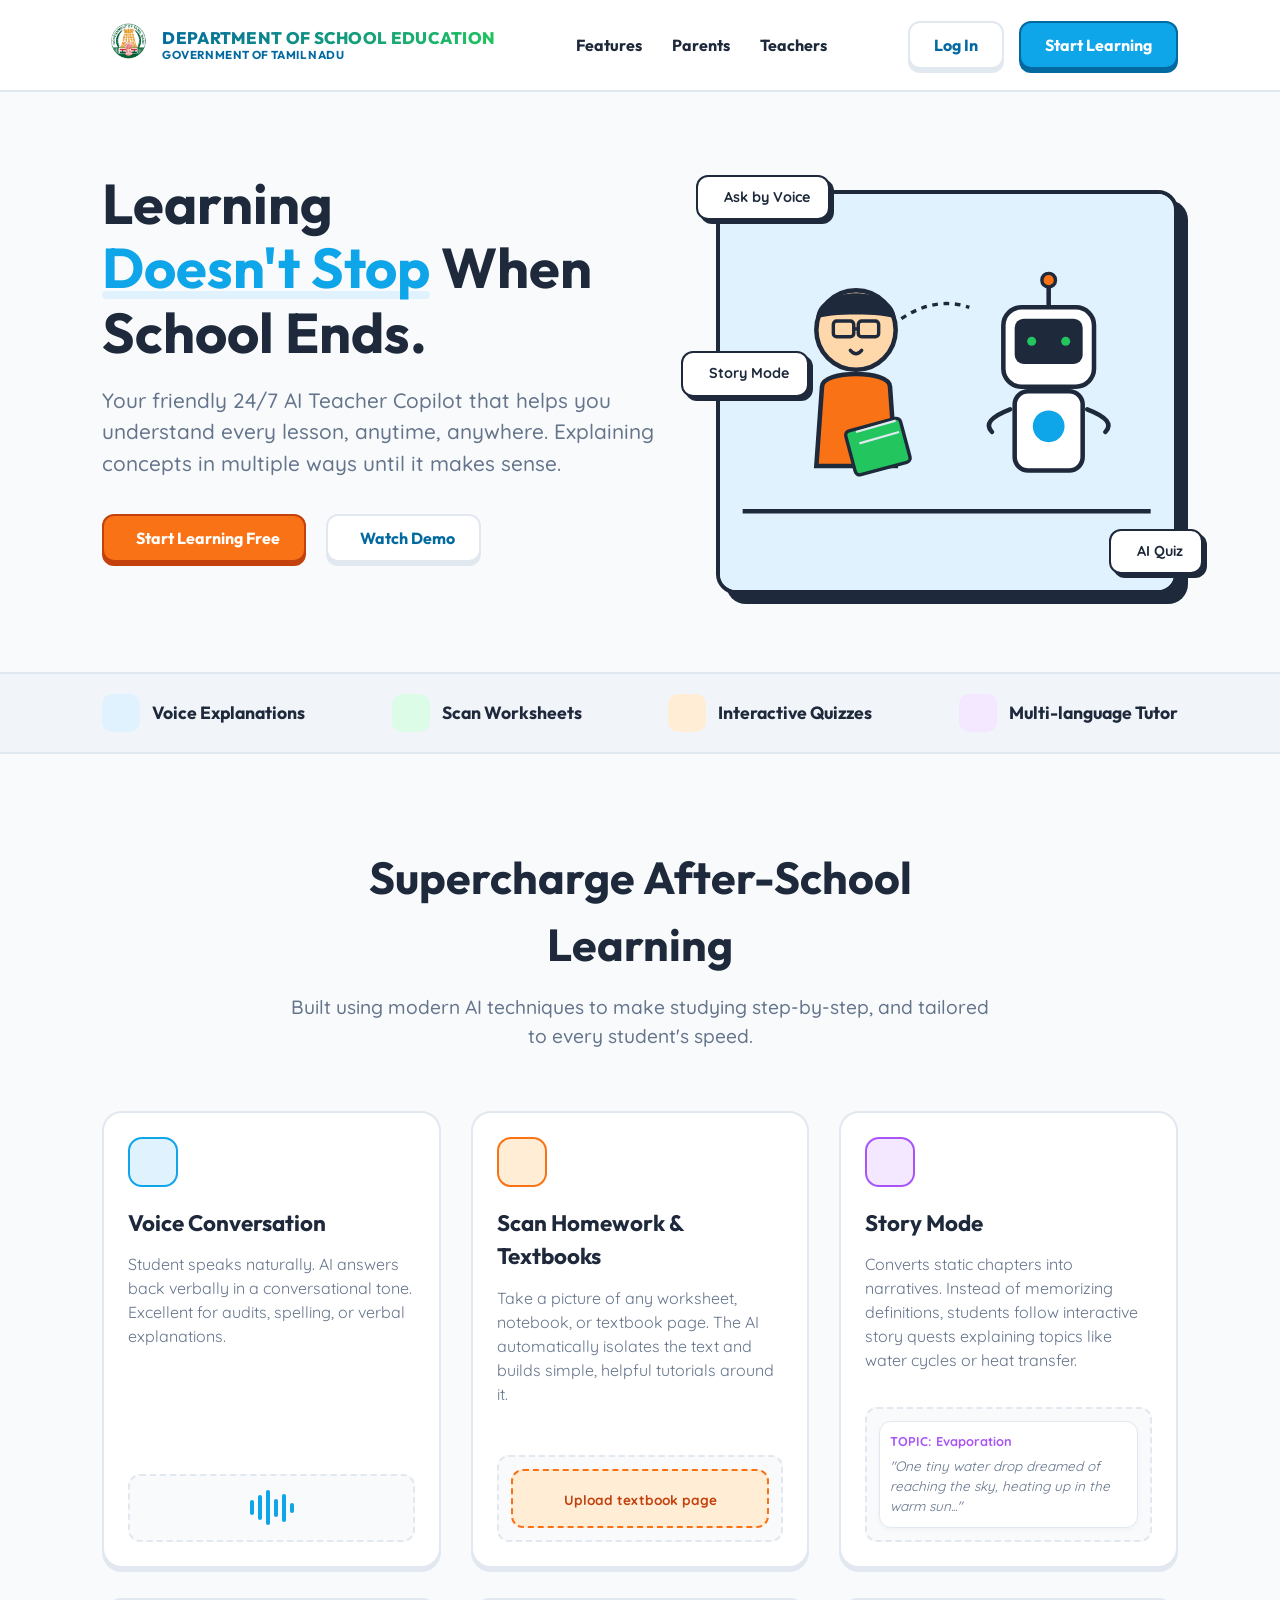
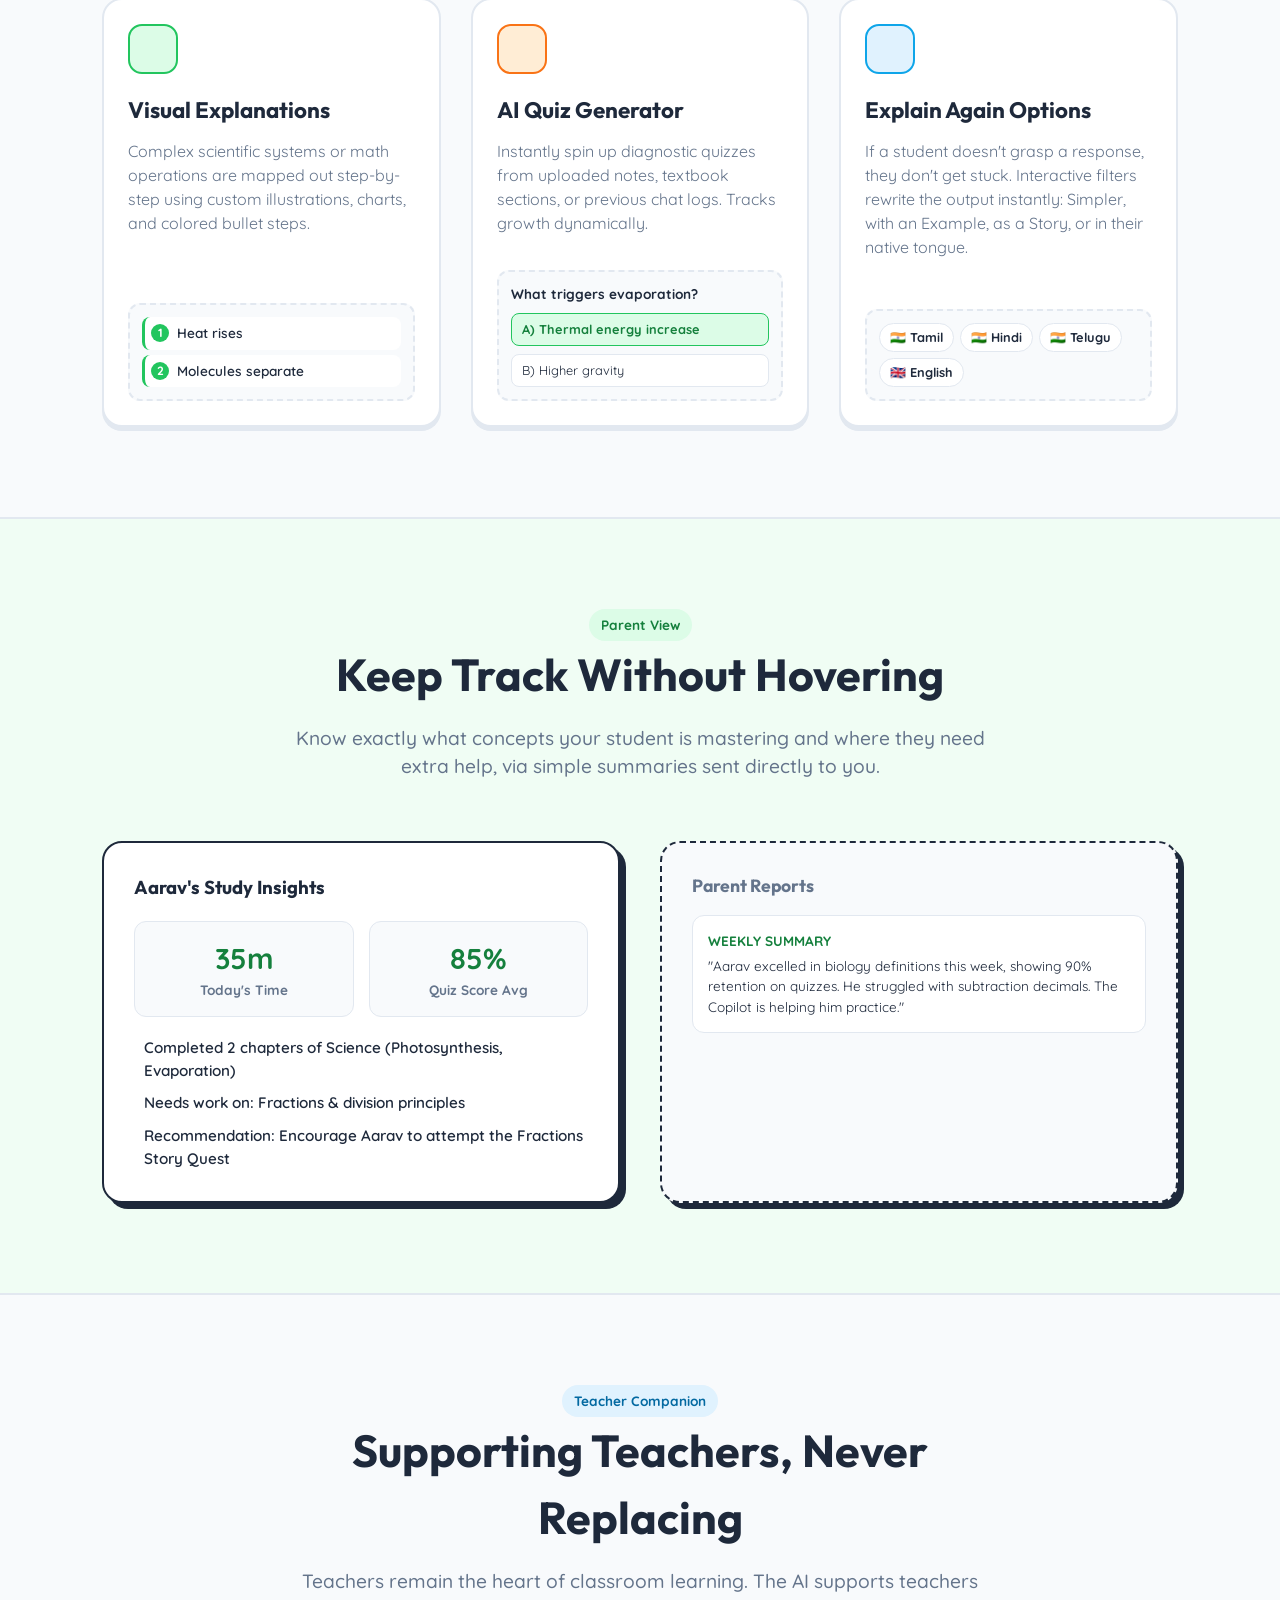
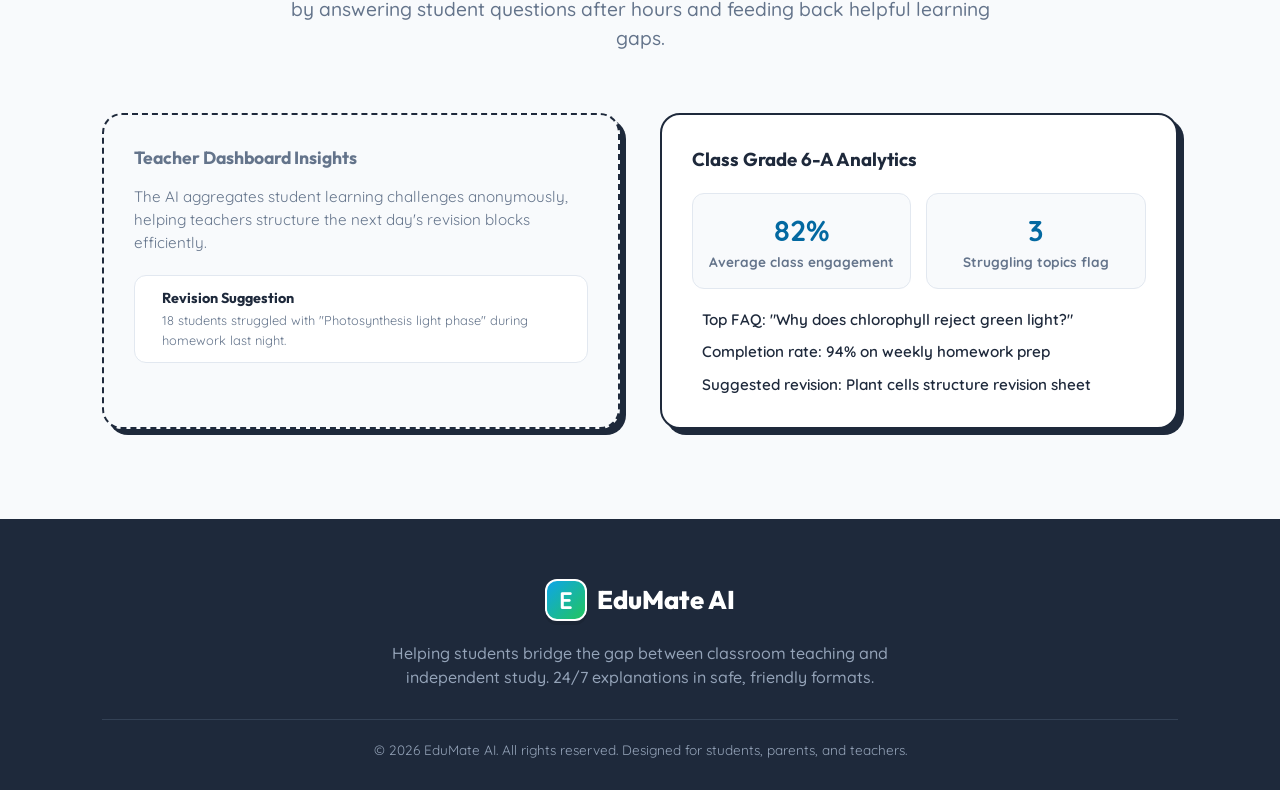
==== index.html @ d0e72bb8 "Resolve merge conflicts" ====
<!DOCTYPE html>
<html lang="en">

<head>
  <meta charset="UTF-8">
  <meta name="viewport" content="width=device-width, initial-scale=1.0">
  <title>AI - Your 24/7 AI Teacher Copilot</title>
  <meta name="description"
    content="A student-friendly AI Teacher Copilot that explains lessons in multiple ways, helping students understand concepts after school.">
  <link rel="stylesheet" href="styles.css">
  <!-- Lucide Icons CDN -->
  <script src="https://unpkg.com/lucide@latest"></script>
</head>

<body>

  <!-- ========================================== -->
  <!-- 1. LANDING PAGE VIEW                       -->
  <!-- ========================================== -->
  <div id="landingView" class="app-view active">

    <!-- Navbar -->
    <nav class="landing-nav">
      <div class="logo-container">
        <img src="images/tamil_nadu_emblem_no_text.png" alt="Tamil Nadu Emblem" class="logo-icon-img">
        <div class="logo-text-block">
          <span class="logo-title">DEPARTMENT OF SCHOOL EDUCATION</span>
          <span class="logo-subtitle">GOVERNMENT OF TAMIL NADU</span>
        </div>
      </div>
      <ul class="nav-links">
        <li><a href="#features">Features</a></li>
        <li><a href="#parent">Parents</a></li>
        <li><a href="#teacher">Teachers</a></li>
      </ul>
      <div class="nav-actions">
        <button class="btn-3d btn-3d-white" onclick="switchToStudentView('home')">Log In</button>
        <button class="btn-3d btn-3d-sky" onclick="switchToStudentView('home')">Start Learning</button>
      </div>
    </nav>

    <!-- Hero Section -->
    <header class="hero-section">
      <div class="hero-left">
        <h1>Learning <span class="highlight">Doesn't Stop</span> When School Ends.</h1>
        <p>Your friendly 24/7 AI Teacher Copilot that helps you understand every lesson, anytime, anywhere. Explaining
          concepts in multiple ways until it makes sense.</p>
        <div class="hero-ctas">
          <button class="btn-3d btn-3d-orange" onclick="switchToStudentView('home')">
            <i data-lucide="sparkles"></i> Start Learning Free
          </button>
          <button class="btn-3d btn-3d-white" onclick="playMockDemo()">
            <i data-lucide="play-circle"></i> Watch Demo
          </button>
        </div>
      </div>

      <div class="hero-right">
        <div class="illustration-container">
          <!-- Fun, rounded SVG representation of student & AI -->
          <svg class="illustration-main" viewBox="0 0 400 350" fill="none" xmlns="http://www.w3.org/2000/svg">
            <rect width="400" height="350" fill="#E0F2FE" />
            <!-- Desk line -->
            <line x1="20" y1="280" x2="380" y2="280" stroke="#1E293B" stroke-width="4" />

            <!-- Cute Robot Mascot -->
            <g id="mascot">
              <rect x="250" y="100" width="80" height="70" rx="16" fill="white" stroke="#1E293B" stroke-width="4" />
              <!-- Face screen -->
              <rect x="260" y="110" width="60" height="40" rx="8" fill="#1E293B" />
              <!-- Glowing eyes -->
              <circle cx="275" cy="130" r="4" fill="#22C55E" />
              <circle cx="305" cy="130" r="4" fill="#22C55E" />
              <!-- Antenna -->
              <line x1="290" y1="100" x2="290" y2="80" stroke="#1E293B" stroke-width="4" />
              <circle cx="290" cy="76" r="6" fill="#F97316" stroke="#1E293B" stroke-width="3" />
              <!-- Body -->
              <rect x="260" y="174" width="60" height="70" rx="12" fill="white" stroke="#1E293B" stroke-width="4" />
              <circle cx="290" cy="205" r="14" fill="#0EA5E9" />
              <!-- Arms -->
              <path d="M 256 190 Q 230 200 240 210" stroke="#1E293B" stroke-width="4" stroke-linecap="round" />
              <path d="M 324 190 Q 350 200 340 210" stroke="#1E293B" stroke-width="4" stroke-linecap="round" />
            </g>

            <!-- Student Cartoon -->
            <g id="student">
              <!-- Head -->
              <circle cx="120" cy="120" r="35" fill="#FED7AA" stroke="#1E293B" stroke-width="4" />
              <!-- Hair -->
              <path d="M 85 110 C 85 80, 155 80, 155 110 C 145 105, 95 105, 85 110 Z" fill="#1E293B" />
              <!-- Specs -->
              <rect x="100" y="112" width="18" height="14" rx="3" stroke="#1E293B" stroke-width="3" fill="none" />
              <rect x="122" y="112" width="18" height="14" rx="3" stroke="#1E293B" stroke-width="3" fill="none" />
              <line x1="118" y1="119" x2="122" y2="119" stroke="#1E293B" stroke-width="3" />
              <!-- Smile -->
              <path d="M 115 138 Q 120 144 125 138" stroke="#1E293B" stroke-width="3" fill="none"
                stroke-linecap="round" />
              <!-- Body -->
              <path d="M 90 170 C 90 155, 150 155, 150 170 L 155 240 L 85 240 Z" fill="#F97316" stroke="#1E293B"
                stroke-width="4" />
              <!-- Book in hand -->
              <rect x="110" y="210" width="50" height="40" rx="4" fill="#22C55E" stroke="#1E293B" stroke-width="3"
                transform="rotate(-15 110 210)" />
              <line x1="120" y1="210" x2="155" y2="200" stroke="#E2E8F0" stroke-width="2" />
              <line x1="123" y1="220" x2="158" y2="210" stroke="#E2E8F0" stroke-width="2" />
            </g>

            <!-- Dialogue cloud lines -->
            <path d="M 160 110 Q 190 90 220 100" stroke="#1E293B" stroke-width="3" stroke-dasharray="5,5" />
          </svg>

          <!-- Floating cards -->
          <div class="floating-element float-1">
            <i data-lucide="mic" style="color: var(--color-orange);"></i>
            <span>Ask by Voice</span>
          </div>
          <div class="floating-element float-2">
            <i data-lucide="help-circle" style="color: var(--color-sky);"></i>
            <span>AI Quiz</span>
          </div>
          <div class="floating-element float-3">
            <i data-lucide="book-open" style="color: var(--color-green);"></i>
            <span>Story Mode</span>
          </div>
        </div>
      </div>
    </header>

    <!-- Quick Features Strip -->
    <section class="quick-features-bar">
      <div class="quick-features-list">
        <div class="quick-item qi-sky">
          <i data-lucide="volume-2"></i>
          <span>Voice Explanations</span>
        </div>
        <div class="quick-item qi-green">
          <i data-lucide="file-text"></i>
          <span>Scan Worksheets</span>
        </div>
        <div class="quick-item qi-orange">
          <i data-lucide="edit-3"></i>
          <span>Interactive Quizzes</span>
        </div>
        <div class="quick-item qi-purple">
          <i data-lucide="globe"></i>
          <span>Multi-language Tutor</span>
        </div>
      </div>
    </section>

    <!-- Detailed Feature Grid -->
    <section id="features" class="section-container">
      <div class="section-title">
        <h2>Supercharge After-School Learning</h2>
        <p>Built using modern AI techniques to make studying step-by-step, and tailored to every student's speed.</p>
      </div>

      <div class="feature-grid">

        <!-- Voice Conversation -->
        <div class="card-3d feat-card">
          <div class="feat-icon-wrap"
            style="background-color: var(--color-sky-light); border-color: var(--color-sky); color: var(--color-sky-dark);">
            <i data-lucide="mic"></i>
          </div>
          <h3>Voice Conversation</h3>
          <p>Student speaks naturally. AI answers back verbally in a conversational tone. Excellent for audits,
            spelling, or verbal explanations.</p>
          <div class="feat-demo">
            <div class="voice-wave-mock">
              <span></span><span></span><span></span><span></span><span></span><span></span>
            </div>
          </div>
        </div>

        <!-- Scan Any Textbook -->
        <div class="card-3d feat-card">
          <div class="feat-icon-wrap"
            style="background-color: var(--color-orange-light); border-color: var(--color-orange); color: var(--color-orange-dark);">
            <i data-lucide="camera"></i>
          </div>
          <h3>Scan Homework & Textbooks</h3>
          <p>Take a picture of any worksheet, notebook, or textbook page. The AI automatically isolates the text and
            builds simple, helpful tutorials around it.</p>
          <div class="feat-demo">
            <div class="upload-mock-zone" onclick="switchToStudentView('homework')">
              <i data-lucide="upload-cloud"></i>
              <p>Upload textbook page</p>
            </div>
          </div>
        </div>

        <!-- Story Mode -->
        <div class="card-3d feat-card">
          <div class="feat-icon-wrap"
            style="background-color: var(--color-purple-light); border-color: var(--color-purple); color: var(--color-purple);">
            <i data-lucide="book-open"></i>
          </div>
          <h3>Story Mode</h3>
          <p>Converts static chapters into narratives. Instead of memorizing definitions, students follow interactive
            story quests explaining topics like water cycles or heat transfer.</p>
          <div class="feat-demo">
            <div class="story-card-preview">
              <div class="story-card-preview-header">TOPIC: Evaporation</div>
              <div class="story-card-preview-text">"One tiny water drop dreamed of reaching the sky, heating up in the
                warm sun..."</div>
            </div>
          </div>
        </div>

        <!-- Visual Explanations -->
        <div class="card-3d feat-card">
          <div class="feat-icon-wrap"
            style="background-color: var(--color-green-light); border-color: var(--color-green); color: var(--color-green-dark);">
            <i data-lucide="layers"></i>
          </div>
          <h3>Visual Explanations</h3>
          <p>Complex scientific systems or math operations are mapped out step-by-step using custom illustrations,
            charts, and colored bullet steps.</p>
          <div class="feat-demo">
            <div class="visual-ex-preview">
              <div class="vis-step"><span>1</span> Heat rises</div>
              <div class="vis-step"><span>2</span> Molecules separate</div>
            </div>
          </div>
        </div>

        <!-- Quiz Generator -->
        <div class="card-3d feat-card">
          <div class="feat-icon-wrap"
            style="background-color: var(--color-orange-light); border-color: var(--color-orange); color: var(--color-orange-dark);">
            <i data-lucide="check-square"></i>
          </div>
          <h3>AI Quiz Generator</h3>
          <p>Instantly spin up diagnostic quizzes from uploaded notes, textbook sections, or previous chat logs. Tracks
            growth dynamically.</p>
          <div class="feat-demo">
            <div class="quiz-card-preview">
              <div class="quiz-preview-title">What triggers evaporation?</div>
              <div class="quiz-opt-preview correct"><span>A) Thermal energy increase</span> <i data-lucide="check"></i>
              </div>
              <div class="quiz-opt-preview"><span>B) Higher gravity</span></div>
            </div>
          </div>
        </div>

        <!-- Explain Again System -->
        <div class="card-3d feat-card">
          <div class="feat-icon-wrap"
            style="background-color: var(--color-sky-light); border-color: var(--color-sky); color: var(--color-sky-dark);">
            <i data-lucide="refresh-cw"></i>
          </div>
          <h3>Explain Again Options</h3>
          <p>If a student doesn't grasp a response, they don't get stuck. Interactive filters rewrite the output
            instantly: Simpler, with an Example, as a Story, or in their native tongue.</p>
          <div class="feat-demo">
            <div class="language-pills-preview">
              <div class="lang-pill">🇮🇳 Tamil</div>
              <div class="lang-pill">🇮🇳 Hindi</div>
              <div class="lang-pill">🇮🇳 Telugu</div>
              <div class="lang-pill">🇬🇧 English</div>
            </div>
          </div>
        </div>

      </div>
    </section>

    <!-- Parent Dashboard Section -->
    <section id="parent" class="previews-section section-container">
      <div class="section-title">
        <span class="tag-badge tag-green">Parent View</span>
        <h2>Keep Track Without Hovering</h2>
        <p>Know exactly what concepts your student is mastering and where they need extra help, via simple summaries
          sent directly to you.</p>
      </div>

      <div class="previews-grid">
        <div class="preview-card">
          <h3>Aarav's Study Insights</h3>
          <div class="preview-content">
            <div class="preview-stat-grid">
              <div class="preview-stat-card">
                <div class="preview-stat-val">35m</div>
                <div class="preview-stat-lbl">Today's Time</div>
              </div>
              <div class="preview-stat-card">
                <div class="preview-stat-val">85%</div>
                <div class="preview-stat-lbl">Quiz Score Avg</div>
              </div>
            </div>

            <ul class="preview-bullets">
              <li><i data-lucide="check-circle-2"></i> Completed 2 chapters of Science (Photosynthesis, Evaporation)
              </li>
              <li><i data-lucide="alert-circle" style="color: var(--color-orange);"></i> Needs work on: Fractions &
                division principles</li>
              <li><i data-lucide="lightbulb" style="color: var(--color-sky);"></i> Recommendation: Encourage Aarav to
                attempt the Fractions Story Quest</li>
            </ul>
          </div>
        </div>

        <div class="preview-card" style="background-color: #F8FAFC; border-style: dashed;">
          <h3 style="color: var(--text-muted); font-size: 1.1rem; margin-bottom: 15px;">Parent Reports</h3>

          <div
            style="background-color: white; border: 1px solid var(--border-light); border-radius: var(--radius-md); padding: 15px; text-align: left;">
            <strong
              style="display: block; margin-bottom: 5px; color: var(--color-green-dark); font-size: 0.85rem;">WEEKLY
              SUMMARY</strong>
            <p style="font-size: 0.85rem; color: var(--text-main); margin-bottom: 0;">"Aarav excelled in biology
              definitions this week, showing 90% retention on quizzes. He struggled with subtraction decimals. The
              Copilot is helping him practice."</p>
          </div>
        </div>
      </div>
    </section>

    <!-- Teacher companion Preview section -->
    <section id="teacher" class="section-container">
      <div class="section-title">
        <span class="tag-badge tag-sky">Teacher Companion</span>
        <h2>Supporting Teachers, Never Replacing</h2>
        <p>Teachers remain the heart of classroom learning. The AI supports teachers by answering student questions
          after hours and feeding back helpful learning gaps.</p>
      </div>

      <div class="previews-grid">
        <div class="preview-card" style="background-color: #F8FAFC; border-style: dashed;">
          <h3 style="color: var(--text-muted); font-size: 1.1rem; margin-bottom: 15px;">Teacher Dashboard Insights</h3>
          <p style="color: var(--text-muted); font-size: 0.95rem;">The AI aggregates student learning challenges
            anonymously, helping teachers structure the next day's revision blocks efficiently.</p>
          <div
            style="margin-top: 20px; display: flex; align-items: center; gap: 15px; background: white; padding: 12px; border-radius: var(--radius-md); border: 1px solid var(--border-light);">
            <i data-lucide="users" style="color: var(--color-sky); font-size: 1.5rem;"></i>
            <div>
              <h5 style="margin-bottom: 2px; font-size: 0.9rem;">Revision Suggestion</h5>
              <p style="font-size: 0.8rem; color: var(--text-muted); margin-bottom: 0;">18 students struggled with
                "Photosynthesis light phase" during homework last night.</p>
            </div>
          </div>
        </div>

        <div class="preview-card">
          <h3>Class Grade 6-A Analytics</h3>
          <div class="preview-content">
            <div class="preview-stat-grid">
              <div class="preview-stat-card">
                <div class="preview-stat-val preview-stat-val-sky">82%</div>
                <div class="preview-stat-lbl">Average class engagement</div>
              </div>
              <div class="preview-stat-card">
                <div class="preview-stat-val preview-stat-val-sky">3</div>
                <div class="preview-stat-lbl">Struggling topics flag</div>
              </div>
            </div>

            <ul class="preview-bullets teacher-bullets">
              <li><i data-lucide="help-circle"></i> Top FAQ: "Why does chlorophyll reject green light?"</li>
              <li><i data-lucide="trending-up"></i> Completion rate: 94% on weekly homework prep</li>
              <li><i data-lucide="check"></i> Suggested revision: Plant cells structure revision sheet</li>
            </ul>
          </div>
        </div>
      </div>
    </section>

    <!-- Footer -->
    <footer class="landing-footer">
      <div class="footer-logo">
        <div class="logo-icon">E</div>
        <span class="logo-text" style="color: white;">EduMate AI</span>
      </div>
      <p>Helping students bridge the gap between classroom teaching and independent study. 24/7 explanations in safe,
        friendly formats.</p>
      <div class="footer-copy">
        &copy; 2026 EduMate AI. All rights reserved. Designed for students, parents, and teachers.
      </div>
    </footer>

  </div>

  <!-- ========================================== -->
  <!-- 2. STUDENT DASHBOARD VIEW                  -->
  <!-- ========================================== -->
  <div id="studentView" class="app-view">
    <div class="student-dashboard-layout">

      <!-- Left Sidebar Navigation -->
      <aside class="sidebar">
        <div class="sidebar-logo">
          <img src="images/tamil_nadu_emblem_no_text.png" alt="Tamil Nadu Emblem"
            class="logo-icon-img sidebar-logo-img">
          <div class="logo-text-block sidebar-logo-text-block">
            <span class="logo-title sidebar-logo-title">DEPARTMENT OF SCHOOL EDUCATION</span>
            <span class="logo-subtitle sidebar-logo-subtitle">GOVERNMENT OF TAMIL NADU</span>
          </div>
        </div>

        <ul class="sidebar-menu">
          <li class="sidebar-item active" id="side-home">
            <a onclick="switchTab('home')">
              <i data-lucide="home"></i> <span>Home</span>
            </a>
          </li>
          <li class="sidebar-item" id="side-chat">
            <a onclick="switchTab('chat')">
              <i data-lucide="message-square"></i> <span>AI Chat</span>
            </a>
          </li>
          <li class="sidebar-item" id="side-story">
            <a onclick="switchTab('story')">
              <i data-lucide="book-open"></i> <span>Story Mode</span>
            </a>
          </li>
          <li class="sidebar-item" id="side-voice">
            <a onclick="switchTab('voice')">
              <i data-lucide="mic"></i> <span>Voice Learning</span>
            </a>
          </li>
          <li class="sidebar-item" id="side-homework">
            <a onclick="switchTab('homework')">
              <i data-lucide="camera"></i> <span>Homework Helper</span>
            </a>
          </li>
          <li class="sidebar-item" id="side-quiz">
            <a onclick="switchTab('quiz')">
              <i data-lucide="check-square"></i> <span>AI Quizzes</span>
            </a>
          </li>

        </ul>

        <div class="sidebar-footer">
          <div class="profile-widget" style="padding: 10px 8px;">
            <div class="profile-avatar">A</div>
            <div>
              <p class="profile-name">Aarav</p>
              <p style="font-size: 0.75rem; color: var(--text-muted); font-weight: 700;">Grade 6 Student</p>
            </div>
          </div>
          <button class="logout-btn" onclick="switchToLandingView()">
            <i data-lucide="log-out"></i> Go to Landing Page
          </button>
        </div>
      </aside>

      <!-- Main Panel Container -->
      <main class="main-content">

        <!-- Header -->
        <header class="dashboard-header">
          <div class="dh-left">
            <h2 id="header-tab-title">Home Dashboard</h2>
          </div>
          <div class="dh-right">
            <div class="streak-counter">
              <i data-lucide="flame"></i>
              <span>5 Day Streak!</span>
            </div>
            <div class="profile-widget">
              <div class="profile-avatar">A</div>
            </div>
          </div>
        </header>

        <!-- Dynamic Content Tabs -->
        <div class="tab-content">

          <!-- TAB: HOME -->
          <div id="tab-home" class="dashboard-tab active">
            <div class="home-welcome-section">
              <!-- Welcome and Continue Learning Card -->
              <div class="card-3d greeting-card">
                <h1>Good Evening, Aarav 👋</h1>
                <p>Ready to continue your school lessons? Your AI Assistant is here to explain anything you didn't quite
                  get today.</p>
                <div class="continue-card-inner">
                  <div class="continue-info">
                    <h4>Next Lesson: Photosynthesis</h4>
                    <p>Science • Grade 6 • 80% through chapter</p>
                  </div>
                  <button class="btn-3d btn-3d-white"
                    onclick="switchTab('chat'); quickStartChat('Explain photosynthesis in simple terms')">
                    Resume <i data-lucide="arrow-right"></i>
                  </button>
                </div>
              </div>

              <!-- Daily Goal Tracker -->
              <div class="card-3d daily-goal-card">
                <div class="goal-header">
                  <span class="goal-title">Daily Study Goal</span>
                  <span class="goal-percentage">12 / 20 mins</span>
                </div>
                <div class="goal-bar-outer">
                  <div class="goal-bar-inner" style="width: 60%;"></div>
                </div>
                <p class="goal-tip"><i data-lucide="award"></i> Spend 8 more minutes today to maintain your streak!</p>
                <div class="badge-row">
                  <div class="badge-icon unlocked" title="5-Day Streak Badge">🔥</div>
                  <div class="badge-icon unlocked" title="Quiz Explorer Badge">🧠</div>
                  <div class="badge-icon" title="Locked: Story Finisher">📖</div>
                  <div class="badge-icon" title="Locked: Perfect Quiz Score">🏆</div>
                </div>
              </div>
            </div>

            <!-- Home Content Grid -->
            <div class="dashboard-grid-sections">
              <!-- Left side: Recent lessons -->
              <div>
                <div class="lessons-section-title">
                  <h3>Recent Study Topics</h3>
                  <button class="btn-3d btn-3d-white" style="padding: 6px 12px; font-size: 0.8rem;"
                    onclick="switchTab('chat')">View All</button>
                </div>
                <div class="lessons-list">

                  <div class="card-3d lesson-card" style="padding: 16px;">
                    <div class="lesson-card-left">
                      <div class="lesson-subject-icon icon-science"><i data-lucide="droplet"></i></div>
                      <div class="lesson-details">
                        <h4>Water Evaporation</h4>
                        <p>Science • Last studied yesterday</p>
                      </div>
                    </div>
                    <button class="btn-3d btn-3d-white" onclick="quickExplanation('Evaporation')">Explain Again</button>
                  </div>

                  <div class="card-3d lesson-card" style="padding: 16px;">
                    <div class="lesson-card-left">
                      <div class="lesson-subject-icon icon-math"><i data-lucide="percent"></i></div>
                      <div class="lesson-details">
                        <h4>Dividing Fractions</h4>
                        <p>Mathematics • Last studied 2 days ago</p>
                      </div>
                    </div>
                    <button class="btn-3d btn-3d-white" onclick="quickExplanation('Dividing Fractions')">Explain
                      Again</button>
                  </div>

                  <div class="card-3d lesson-card" style="padding: 16px;">
                    <div class="lesson-card-left">
                      <div class="lesson-subject-icon icon-english"><i data-lucide="book-open"></i></div>
                      <div class="lesson-details">
                        <h4>Past Tense Verbs</h4>
                        <p>English Language • Last studied 4 days ago</p>
                      </div>
                    </div>
                    <button class="btn-3d btn-3d-white" onclick="quickExplanation('Past Tense Verbs')">Explain
                      Again</button>
                  </div>

                </div>
              </div>

              <!-- Right side: AI suggestions & revisions -->
              <div>
                <h3>AI Revision Prompts</h3>
                <p style="font-size: 0.85rem; color: var(--text-muted); margin-bottom: 15px; font-weight: 700;">Based on
                  yesterday's homework helper results:</p>

                <div class="recent-revision-list">
                  <div class="revision-item">
                    <span class="rev-indicator"></span>
                    <div class="rev-details">
                      <h5>Simplify: Fractions Concept</h5>
                      <p>Try the visual cake explanation</p>
                    </div>
                    <button class="rev-action-btn"
                      onclick="quickExplanation('Explain fractions with a cake diagram')">Start</button>
                  </div>

                  <div class="revision-item">
                    <span class="rev-indicator green"></span>
                    <div class="rev-details">
                      <h5>Quick Evaporation Story</h5>
                      <p>A drop's journey story is unlocked</p>
                    </div>
                    <button class="rev-action-btn"
                      onclick="switchTab('story'); document.getElementById('storyInput').value='Evaporation'; generateStoryFromInput()">Read</button>
                  </div>

                  <div class="revision-item">
                    <span class="rev-indicator sky"></span>
                    <div class="rev-details">
                      <h5>Test your knowledge</h5>
                      <p>3-question Math Quiz available</p>
                    </div>
                    <button class="rev-action-btn" onclick="switchTab('quiz')">Quiz</button>
                  </div>
                </div>

                <!-- Teacher revision suggestions -->
                <div
                  style="background-color: var(--color-sky-light); border: 2px solid var(--color-sky); border-radius: var(--radius-md); padding: 15px; margin-top: 25px;">
                  <strong
                    style="color: var(--color-sky-dark); font-size: 0.85rem; display: block; margin-bottom: 5px;"><i
                      data-lucide="message-square"></i> TEACHER SUGGESTION</strong>
                  <p style="font-size: 0.8rem; color: var(--text-main); margin-bottom: 0; font-weight: 600;">Mrs. Priya
                    flagged: "Practice matching prime numbers up to 50 for the upcoming test."</p>
                  <button class="btn-3d btn-3d-sky"
                    style="padding: 6px 12px; font-size: 0.8rem; width: 100%; margin-top: 10px;"
                    onclick="switchTab('chat'); quickStartChat('Give me some practice questions for prime numbers under 50')">Open
                    Chat Prep</button>
                </div>
              </div>
            </div>
          </div>

          <!-- TAB: AI CHAT -->
          <div id="tab-chat" class="dashboard-tab">
            <div class="chat-tab-container">
              <!-- Left panel: Core Chat Interface -->
              <div class="chat-main-panel">
                <!-- Header -->
                <div class="chat-header">
                  <div class="chat-bot-identity">
                    <div class="bot-avatar">E</div>
                    <div class="bot-status">
                      <h3>EduMate AI Assistant</h3>
                      <p>Online &amp; Ready to Explaining</p>
                    </div>
                  </div>
                  <div>
                    <span class="tag-badge tag-sky">24/7 Teacher Copilot</span>
                  </div>
                </div>

                <!-- Chat history -->
                <div class="chat-history" id="chatHistory">

                  <!-- Initial Bot Greeting -->
                  <div class="chat-msg ai">
                    <div class="msg-avatar">
                      <div class="bot-avatar" style="width: 32px; height: 32px; font-size: 1rem;">E</div>
                    </div>
                    <div class="msg-bubble">
                      <p>Hi Aarav! 👋 I'm your learning assistant. You can type homework questions, upload textbook
                        photos, or record voice memos.</p>
                      <p>What subject are we diving into today?</p>
                    </div>
                  </div>

                </div>

                <!-- Image / File attachment preview bar above inputs -->
                <div class="chat-attachment-preview-bar" id="chatAttachmentPreview">
                  <div class="attachment-preview-thumbnail" id="chatAttachmentThumbnail">
                    <i data-lucide="image"></i>
                    <button class="remove-attachment-btn" onclick="clearChatAttachment()">&times;</button>
                  </div>
                  <span class="attachment-name" id="chatAttachmentName">filename.jpg</span>
                </div>

                <!-- Bottom Input bar -->
                <div class="chat-input-bar">
                  <!-- Simulated File Input -->
                  <input type="file" id="chatFileInput" style="display: none;" onchange="handleChatFileSelect(this)">
                  <button class="chat-icon-action" title="Upload textbook or worksheet page"
                    onclick="document.getElementById('chatFileInput').click()">
                    <i data-lucide="paperclip"></i>
                  </button>

                  <!-- Main input box -->
                  <div class="chat-input-wrapper">
                    <input type="text" class="chat-text-input"
                      placeholder="Ask anything... (e.g. 'Why is the sky blue?')" id="chatMessageInput"
                      onkeydown="handleChatKeydown(event)">

                    <!-- Send Button -->
                    <button class="chat-icon-action" style="color: var(--color-sky);" onclick="sendChatMessage()"
                      id="chatSendBtn">
                      <i data-lucide="send"></i>
                    </button>
                  </div>

                  <!-- Voice Mic Button -->
                  <button class="chat-icon-action" id="chatMicBtn" title="Speak your question"
                    onclick="toggleChatMic()">
                    <i data-lucide="mic"></i>
                  </button>
                </div>
              </div>

              <!-- Right panel: Suggestions Sidebar -->
              <aside class="chat-suggest-panel">
                <div class="card-3d suggest-card">
                  <h4>💡 Try asking these:</h4>
                  <div class="suggest-question-list">
                    <button class="suggest-q-item"
                      onclick="quickStartChat('Explain photosynthesis in simple terms')">"How does Photosynthesis
                      work?"</button>
                    <button class="suggest-q-item"
                      onclick="quickStartChat('Explain fractions with a cake diagram')">"Explain fractions using
                      cake"</button>
                    <button class="suggest-q-item"
                      onclick="quickStartChat('I don\'t understand Question 5 of my Math homework: 3x + 9 = 24')">"Homework
                      help: 3x + 9 = 24"</button>
                    <button class="suggest-q-item" onclick="quickStartChat('Explain evaporation like a story')">"Tell me
                      a story about evaporation"</button>
                  </div>
                </div>

                <div class="card-3d suggest-card" style="border-style: dashed; padding: 20px;">
                  <strong
                    style="color: var(--color-orange-dark); font-size: 0.85rem; display: block; margin-bottom: 5px;"><i
                      data-lucide="info"></i> HOW IT HELPS</strong>
                  <p style="font-size: 0.8rem; color: var(--text-muted); margin-bottom: 0; line-height: 1.4;">The AI
                    does not do the homework for you. Instead, it breaks complex questions into mini lessons, teaching
                    you step-by-step just like a teacher would.</p>
                </div>
              </aside>
            </div>
          </div>

          <!-- TAB: STORY MODE -->
          <div id="tab-story" class="dashboard-tab">
            <div class="story-tab-grid">

              <!-- Input Panel -->
              <div class="story-creator-panel">
                <label for="gradeSelect" style="font-weight: 600; margin-right: 8px;">Choose Your Learning
                  Level:</label>
                <select id="gradeSelect" class="grade-select"
                  style="margin-bottom: 12px; padding: 4px 8px; border-radius: 4px;">
                  <option value="1">Grade 1</option>
                  <option value="2">Grade 2</option>
                  <option value="3">Grade 3</option>
                  <option value="4">Grade 4</option>
                  <option value="5">Grade 5</option>
                  <option value="6" selected>Grade 6</option>
                  <option value="7">Grade 7</option>
                  <option value="8">Grade 8</option>
                  <option value="9">Grade 9</option>
                  <option value="10">Grade 10</option>
                </select>
                <h3>Transform boring topics into stories</h3>
                <p>Type in any topic from your textbook, and the AI will weave it into an illustrated, engaging fable.
                </p>

                <textarea class="story-input-field" rows="4"
                  placeholder="Enter a subject (e.g. Water evaporation, Magna Carta, Volcanos, Prime Numbers)..."
                  id="storyInput"></textarea>



                <button class="btn-3d btn-3d-purple" onclick="generateStoryFromInput()" id="storyGenerateBtn">
                  <i data-lucide="sparkles"></i> Generate Interactive Story
                </button>
              </div>

              <!-- Story Viewer Screen -->
              <div class="card-3d story-viewer-panel" id="storyViewer">

                <!-- Initial State -->
                <div class="story-placeholder" id="storyPlaceholder">
                  <i data-lucide="book-open"></i>
                  <h4>Your illustrated story will appear here</h4>
                  <p style="font-size: 0.9rem; max-width: 300px; margin: 0 auto;">Select or type a topic and click
                    generate to begin the journey.</p>
                </div>

                <!-- Active State -->
                <div class="story-content-box" id="storyContentBox">
                  <h3 class="story-title" id="activeStoryTitle">The Adventure of Splash</h3>
                  <div class="story-illustration" id="storyIllustration">
                    <!-- Dynamic SVG Illustration placeholders based on category -->
                    <i data-lucide="cloud-rain"></i>
                  </div>
                  <div class="story-text-container" id="storyTextContainer">
                    <!-- Text paragraphs dynamically inserted here -->
                  </div>
                </div>

              </div>

            </div>
          </div>

          <!-- TAB: VOICE LEARNING -->
          <div id="tab-voice" class="dashboard-tab">
            <div class="voice-tab-container">

              <!-- Voice Error Alert Banner -->
              <div id="voiceErrorAlert" class="voice-error-alert" style="display: none;">
                <span id="voiceErrorMessage">Microphone permission denied.</span>
                <button onclick="dismissVoiceError()"
                  style="background: none; border: none; font-size: 1.2rem; cursor: pointer; color: #991B1B;">&times;</button>
              </div>

              <!-- Voice Settings Panel -->
              <div class="card-3d voice-settings-card">
                <h4 style="font-size: 1rem; color: var(--text-main); display: flex; align-items: center; gap: 8px;">
                  <i data-lucide="settings"></i> Voice Settings
                </h4>
                <div class="voice-settings-grid">
                  <div class="voice-setting-item">
                    <label for="voiceSelect">Target Voice</label>
                    <select id="voiceSelect" class="voice-select-input" onchange="updateVoiceSettings()">
                      <option value="">Default System Voice</option>
                    </select>
                  </div>

                  <div class="voice-setting-item">
                    <label for="voiceLang">Language</label>
                    <select id="voiceLang" class="voice-select-input" onchange="updateVoiceSettings()">
                      <option value="en-US">English (US)</option>
                      <option value="en-IN" selected>English (India)</option>
                      <option value="ta-IN">Tamil (India)</option>
                      <option value="hi-IN">Hindi (India)</option>
                      <option value="te-IN">Telugu (India)</option>
                      <option value="es-ES">Spanish</option>
                    </select>
                  </div>

                  <div class="voice-setting-item">
                    <label for="voiceRate">Speech Speed (Rate)</label>
                    <div class="voice-range-container">
                      <input type="range" id="voiceRate" min="0.5" max="2" step="0.1" value="1"
                        oninput="updateVoiceSettings()">
                      <span id="voiceRateVal" class="voice-range-val">1.0x</span>
                    </div>
                  </div>

                  <div class="voice-setting-item">
                    <label for="voicePitch">Pitch</label>
                    <div class="voice-range-container">
                      <input type="range" id="voicePitch" min="0.5" max="1.5" step="0.1" value="1"
                        oninput="updateVoiceSettings()">
                      <span id="voicePitchVal" class="voice-range-val">1.0</span>
                    </div>
                  </div>
                </div>
              </div>

              <!-- Big Avatar robot that animates during talks -->
              <div class="voice-avatar-big" id="voiceAvatar">🤖</div>

              <h3 class="voice-status-heading" id="voiceStatusTitle">Ready to talk!</h3>
              <p class="voice-status-sub" id="voiceStatusSub">Ask your questions aloud, and hear explanations naturally.
              </p>

              <!-- Waveform bars -->
              <div class="voice-waveform-active" id="voiceWaveform">
                <span></span><span></span><span></span><span></span><span></span>
                <span></span><span></span><span></span><span></span><span></span>
                <span></span><span></span><span></span><span></span><span></span>
              </div>

              <!-- Voice Control Buttons -->
              <div class="voice-actions">
                <button class="btn-3d btn-3d-sky" id="voiceStartBtn" onclick="toggleVoiceSession()">
                  <i data-lucide="mic"></i> Start Speaking
                </button>
                <button class="btn-3d btn-3d-white" id="voicePauseBtn" onclick="pauseVoiceTTS()" disabled
                  title="Pause Speech Output">
                  <i data-lucide="pause"></i> Pause
                </button>
                <button class="btn-3d btn-3d-white" id="voiceResumeBtn" onclick="resumeVoiceTTS()" disabled
                  title="Resume Speech Output">
                  <i data-lucide="play"></i> Resume
                </button>
                <button class="btn-3d btn-3d-white" id="voiceRepeatBtn" onclick="repeatVoiceResponse()" disabled
                  title="Repeat Last AI Answer">
                  <i data-lucide="rotate-cw"></i> Repeat
                </button>
                <button class="btn-3d btn-3d-white" id="voiceMuteBtn" onclick="toggleMuteTTS()"
                  title="Mute or Unmute Voice Output">
                  <i data-lucide="volume-2"></i> Mute
                </button>
                <button class="btn-3d btn-3d-white" onclick="clearVoiceConversation()"
                  title="Clear Conversation History">
                  <i data-lucide="trash-2"></i> Clear Conversation
                </button>
              </div>

              <!-- Subtitle Live Display Box -->
              <div class="card-3d" style="width: 100%; text-align: left; margin-bottom: 20px;">
                <h4 style="font-size: 1rem; margin-bottom: 10px; display: flex; align-items: center; gap: 6px;">
                  <i data-lucide="volume-2"></i> Live Subtitle / Current Speech
                </h4>
                <div
                  style="background-color: var(--bg-primary); padding: 12px; border-radius: var(--radius-sm); min-height: 60px; font-style: italic; font-size: 0.9rem; color: var(--text-muted);"
                  id="voiceSubtitleContainer">
                  Click 'Start Speaking' to begin the conversation. Say "Tell me about evaporation."
                </div>
              </div>

              <!-- Full Conversation Log Container -->
              <div class="card-3d voice-transcript-card">
                <h4 style="font-size: 1rem; margin-bottom: 10px; display: flex; align-items: center; gap: 6px;">
                  <i data-lucide="message-square"></i> Voice Conversation Log
                </h4>
                <div class="voice-transcript-history" id="voiceTranscriptHistory">
                  <p style="font-size: 0.85rem; color: var(--text-muted); font-style: italic;"
                    id="voiceTranscriptEmpty">No messages in this session yet.</p>
                </div>
              </div>

            </div>
          </div>

          <!-- TAB: HOMEWORK SCAN -->
          <div id="tab-homework" class="dashboard-tab">
            <div class="scan-tab-container">

              <!-- Upload / Drop zone -->
              <div class="scan-left-panel">
                <h3>Scan worksheets, textbook questions or notes</h3>
                <p style="color: var(--text-muted); margin-bottom: 20px; font-weight: 600;">The AI extracts the question
                  and acts as a tutor, explaining how to resolve it step-by-step.</p>

                <input type="file" id="homeworkFileInput" style="display: none;" onchange="handleHomeworkUpload(this)">

                <div class="scan-dropzone" onclick="document.getElementById('homeworkFileInput').click()">
                  <i data-lucide="camera"></i>
                  <p>Click to choose a photo of homework or drop file</p>
                  <span>Supports JPG, PNG, PDF notes</span>

                  <!-- Scanning overlay mockup elements -->
                  <div class="scan-uploaded-image" id="scanUploadedImage">
                    <img id="scanImageSrc" src="" alt="Homework page">
                  </div>
                  <div class="scan-laser-line" id="scanLaserLine"></div>
                </div>
              </div>

              <!-- Output Breakdown Panel -->
              <div class="scan-right-panel">
                <div class="scan-placeholder" id="scanPlaceholder">
                  <i data-lucide="loader"></i>
                  <h4>OCR and Tutor breakdown appears here</h4>
                  <p style="font-size: 0.9rem; max-width: 320px; margin: 0 auto; color: var(--text-light);">Upload an
                    image containing text or a math problem on the left to activate scan tutor.</p>
                  <button class="btn-3d btn-3d-orange" style="margin-top: 20px; font-size: 0.9rem;"
                    onclick="mockHomeworkScan()">
                    Use Mock Math Homework Page
                  </button>
                </div>

                <div class="scan-results" id="scanResults">
                  <h3>🔍 Extracted Homework Problem</h3>
                  <div class="ocr-block" id="homeworkOcrBlock">
                    "Question 5: Solve the equation 3x + 9 = 24. Show your working steps."
                  </div>

                  <div class="scan-ai-explanation" id="homeworkExplanationBlock">
                    <h4><i data-lucide="sparkles"></i> Teacher Copilot Guidance</h4>
                    <p style="font-size: 0.95rem; margin-bottom: 12px; font-weight: 600;">Let's break this down
                      together! The goal is to isolate the variable <strong>x</strong> on one side of the equals sign.
                    </p>

                    <ol class="scan-steps">
                      <li>
                        <strong>Step 1: Get rid of the constants.</strong> We have a +9 on the left. To balance,
                        subtract 9 from both sides of the equation:
                        <br><code
                          style="background-color: white; padding: 2px 6px; border-radius: 4px; display: inline-block; margin-top: 4px; font-weight: bold;">3x + 9 - 9 = 24 - 9 => 3x = 15</code>
                      </li>
                      <li>
                        <strong>Step 2: Isolate the x.</strong> Since x is multiplied by 3, we divide both sides by 3 to
                        find its value:
                        <br><code
                          style="background-color: white; padding: 2px 6px; border-radius: 4px; display: inline-block; margin-top: 4px; font-weight: bold;">3x / 3 = 15 / 3 => x = 5</code>
                      </li>
                    </ol>

                    <div style="margin-top: 15px; display: flex; gap: 10px;">
                      <button class="btn-3d btn-3d-sky" style="padding: 6px 12px; font-size: 0.8rem;"
                        onclick="switchTab('chat'); quickStartChat('Explain step 1 of equation 3x+9=24 again in Tamil')">Explain
                        Step 1 in Tamil</button>
                      <button class="btn-3d btn-3d-white" style="padding: 6px 12px; font-size: 0.8rem;"
                        onclick="switchTab('chat'); quickStartChat('Give me another similar algebra problem to solve')">Practice
                        Similar Problem</button>
                    </div>
                  </div>
                </div>
              </div>

            </div>
          </div>

          <!-- TAB: AI QUIZZES -->
          <div id="tab-quiz" class="dashboard-tab">
            <!-- Screen 1: Welcome/Config -->
            <div class="quiz-welcome-screen" id="quizWelcomeScreen">
              <i data-lucide="check-square"></i>
              <h3>Interactive AI Quiz Generator</h3>
              <p>The AI compiles a dynamic quiz based on your recent chats and study logs to check what concepts are
                solid and what needs a revision look.</p>

              <div class="quiz-selectors">
                <div class="quiz-selector-group">
                  <label for="quizSubject">Subject</label>
                  <input type="text" id="quizSubject" class="quiz-select-input" placeholder="e.g. Science">
                </div>
                <div class="quiz-selector-group">
                  <label for="quizTopic">Topic</label>
                  <input type="text" id="quizTopic" class="quiz-select-input" placeholder="e.g. Water Cycles">
                </div>
                <div class="quiz-selector-group">
                  <label for="quizDifficulty">Difficulty Level</label>
                  <select id="quizDifficulty" class="quiz-select-input">
                    <option value="Easy">Easy (Explain concepts)</option>
                    <option value="Medium" selected>Medium (Problem Solving)</option>
                    <option value="Hard">Hard (Challenges)</option>
                  </select>
                </div>
                <div class="quiz-selector-group">
                  <label for="quizQuestionType">Question Type</label>
                  <select id="quizQuestionType" class="quiz-select-input">
                    <option value="MCQ" selected>MCQ</option>
                    <option value="Fill in the Blank">Fill in the Blank</option>
                  </select>
                </div>
              </div>

              <button class="btn-3d btn-3d-orange" onclick="startMockQuiz()" id="quizGenerateBtn">
                Generate AI Quiz Now
              </button>
            </div>

            <!-- Screen 2: Active Quiz -->
            <div class="quiz-active-screen" id="quizActiveScreen">
              <div class="quiz-active-header">
                <button class="btn-3d btn-3d-white" style="padding: 6px 12px; font-size: 0.8rem;"
                  onclick="quitQuiz()">Quit Quiz</button>
                <div class="quiz-progress-bar-outer">
                  <div class="quiz-progress-bar-inner" id="quizProgressBar"></div>
                </div>
                <span id="quizQuestionNumber">Question 1 of 3</span>
              </div>

              <div class="card-3d quiz-question-box">
                <div class="quiz-q-num" id="quizQuestionCategory">SCIENCE</div>
                <div class="quiz-question-text" id="quizQuestionText">What happens to water molecules when they undergo
                  evaporation?</div>
              </div>

              <div class="quiz-options-list" id="quizOptionsList">
                <!-- Javascript will render options here -->
              </div>

              <!-- Answer Feedback banner -->
              <div class="quiz-feedback-banner" id="quizFeedbackBanner">
                <i data-lucide="info" id="quizFeedbackIcon"></i>
                <span id="quizFeedbackText">Awesome work! Correct.</span>
              </div>

              <div style="text-align: right;">
                <button class="btn-3d btn-3d-orange" id="quizNextBtn" onclick="nextQuizQuestion()" disabled>
                  Check Answer
                </button>
              </div>
            </div>

            <!-- Screen 3: Quiz Finished Results -->
            <div class="quiz-results-screen" id="quizResultsScreen">
              <i data-lucide="award"></i>
              <h3>Quiz Completed!</h3>
              <div class="quiz-score-val" id="quizScoreVal">3 / 3</div>
              <div class="quiz-score-tag" id="quizScoreTag">Excellent work, Aarav! You got a perfect score!</div>

              <div class="card-3d" style="margin-bottom: 30px; text-align: left;">
                <h4 style="font-size: 1.05rem; margin-bottom: 10px;">📈 Concepts Learned:</h4>
                <ul class="preview-bullets">
                  <li><i data-lucide="check-circle-2"></i> Thermal energy molecular movement (+10 XP)</li>
                  <li><i data-lucide="check-circle-2"></i> Latent heat states of matter (+10 XP)</li>
                </ul>
              </div>
              <div style="display:flex; justify-content:center; gap:12px; margin-top:20px;">
                <button class="btn-3d btn-3d-white" id="retryQuizBtn" onclick="startMockQuiz()">Retry Quiz</button>
                <button class="btn-3d btn-3d-sky" id="backQuizBtn" onclick="resetQuizView()">Back to Quiz</button>
              </div>
            </div>

            <!-- TAB: PROGRESS -->
            <div id="tab-progress" class="dashboard-tab">
              <!-- Progress stats numbers cards -->
              <div class="progress-stats-grid">
                <div class="card-3d p-stat-card">
                  <div class="p-stat-icon">🔥</div>
                  <div class="p-stat-num">5 Days</div>
                  <div class="p-stat-lbl">Learning Streak</div>
                </div>
                <div class="card-3d p-stat-card">
                  <div class="p-stat-icon" style="color: var(--color-sky);">⏱️</div>
                  <div class="p-stat-num">2.4 hrs</div>
                  <div class="p-stat-lbl">Study Time (This Week)</div>
                </div>
                <div class="card-3d p-stat-card">
                  <div class="p-stat-icon" style="color: var(--color-green);">⭐</div>
                  <div class="p-stat-num">90%</div>
                  <div class="p-stat-lbl">Average Accuracy</div>
                </div>
                <div class="card-3d p-stat-card">
                  <div class="p-stat-icon" style="color: var(--color-orange);">🏆</div>
                  <div class="p-stat-num">8</div>
                  <div class="p-stat-lbl">Badges Unlocked</div>
                </div>
              </div>

              <!-- Charts and lists row -->
              <div class="chart-cards-row">
                <!-- Weekly growth custom SVG column bars chart -->
                <div class="card-3d chart-box">
                  <div class="chart-title-wrap">
                    <div>
                      <h3>Weekly Study Growth</h3>
                      <p style="font-size: 0.85rem; color: var(--text-muted); font-weight: 600;">Time spent learning
                        after-school each day</p>
                    </div>
                    <span class="tag-badge tag-sky">Goal: 20m/day</span>
                  </div>

                  <!-- Custom HTML SVG Bar chart -->
                  <div class="chart-bars-container">
                    <div class="chart-bar-group">
                      <div class="chart-bar-fill" style="height: 60%;"><span class="chart-bar-val">12m</span></div>
                      <span class="chart-bar-lbl">Mon</span>
                    </div>
                    <div class="chart-bar-group">
                      <div class="chart-bar-fill" style="height: 90%;"><span class="chart-bar-val">18m</span></div>
                      <span class="chart-bar-lbl">Tue</span>
                    </div>
                    <div class="chart-bar-group">
                      <div class="chart-bar-fill" style="height: 40%;"><span class="chart-bar-val">8m</span></div>
                      <span class="chart-bar-lbl">Wed</span>
                    </div>
                    <div class="chart-bar-group">
                      <div class="chart-bar-fill active" style="height: 100%;"><span class="chart-bar-val">20m</span>
                      </div>
                      <span class="chart-bar-lbl">Thu</span>
                    </div>
                    <div class="chart-bar-group">
                      <div class="chart-bar-fill" style="height: 50%;"><span class="chart-bar-val">10m</span></div>
                      <span class="chart-bar-lbl">Fri</span>
                    </div>
                    <div class="chart-bar-group">
                      <div class="chart-bar-fill" style="height: 0%;"><span class="chart-bar-val">0m</span></div>
                      <span class="chart-bar-lbl">Sat</span>
                    </div>
                    <div class="chart-bar-group">
                      <div class="chart-bar-fill" style="height: 0%;"><span class="chart-bar-val">0m</span></div>
                      <span class="chart-bar-lbl">Sun</span>
                    </div>
                  </div>
                </div>

                <!-- Concept breakdown meter list -->
                <div class="card-3d">
                  <h3>Concept Strength Breakdown</h3>
                  <p style="font-size: 0.85rem; color: var(--text-muted); margin-bottom: 20px; font-weight: 600;">Topics
                    evaluated via chat and quiz performance.</p>

                  <div class="concept-breakdown-list">
                    <div class="concept-item">
                      <div class="concept-info">
                        <span>Water Evaporation</span>
                        <span style="color: var(--color-green-dark)">94% Strong</span>
                      </div>
                      <div class="concept-bar-outer">
                        <div class="concept-bar-inner" style="width: 94%; background-color: var(--color-green)"></div>
                      </div>
                    </div>

                    <div class="concept-item">
                      <div class="concept-info">
                        <span>Plant Photosynthesis</span>
                        <span style="color: var(--color-green-dark)">80% Strong</span>
                      </div>
                      <div class="concept-bar-outer">
                        <div class="concept-bar-inner" style="width: 80%; background-color: var(--color-green)"></div>
                      </div>
                    </div>

                    <div class="concept-item">
                      <div class="concept-info">
                        <span>Past Tense Verbs</span>
                        <span style="color: var(--color-sky-dark)">65% Growing</span>
                      </div>
                      <div class="concept-bar-outer">
                        <div class="concept-bar-inner" style="width: 65%; background-color: var(--color-sky)"></div>
                      </div>
                    </div>

                    <div class="concept-item">
                      <div class="concept-info">
                        <span>Dividing Fractions</span>
                        <span style="color: var(--color-orange-dark)">40% Needs Work</span>
                      </div>
                      <div class="concept-bar-outer">
                        <div class="concept-bar-inner" style="width: 40%; background-color: var(--color-orange)"></div>
                      </div>
                    </div>
                  </div>
                </div>
              </div>

              <!-- AI learning recommendation section -->
              <div class="card-3d" style="background-color: var(--color-green-light); border-color: var(--color-green)">
                <h3 style="color: var(--color-green-dark)"><i data-lucide="award"></i> Copilot Recommendations for Aarav
                </h3>
                <p style="margin-top: 5px; font-size: 0.95rem; font-weight: 600;">The AI recommends focusing on dividing
                  fractions next. Try starting a Story Mode quest for fractions, which will show you visual shares of
                  pizza and cookies before moving to the formula.</p>
                <div style="margin-top: 15px; display: flex; gap: 15px;">
                  <button class="btn-3d btn-3d-green"
                    onclick="switchTab('story'); document.getElementById('storyInput').value='Fractions with Pizza'; generateStoryFromInput()">
                    Play Fractions Story Quest
                  </button>
                  <button class="btn-3d btn-3d-white"
                    onclick="switchTab('chat'); quickStartChat('Explain how to divide fractions step-by-step with examples')">
                    Ask AI Tutor in Chat
                  </button>
                </div>
              </div>
            </div>

          </div>
      </main>

    </div>
  </div>

  <!-- Floating mock watch demo video popup window -->
  <div id="demoModal"
    style="display: none; position: fixed; top: 0; left: 0; width: 100%; height: 100%; background-color: rgba(0,0,0,0.6); z-index: 1000; justify-content: center; align-items: center;">
    <div class="card-3d" style="width: 90%; max-width: 600px; padding: 25px; text-align: center;">
      <div style="display: flex; justify-content: space-between; align-items: center; margin-bottom: 20px;">
        <h3>AI Overview Demo</h3>
        <button onclick="closeMockDemo()"
          style="background: none; border: none; font-size: 1.5rem; cursor: pointer; color: var(--text-muted);">&times;</button>
      </div>
      <div
        style="width: 100%; height: 300px; background-color: var(--bg-primary); border-radius: var(--radius-md); border: 2px solid var(--border-thick); display: flex; flex-direction: column; justify-content: center; align-items: center; margin-bottom: 20px;">
        <i data-lucide="play-circle" style="font-size: 4rem; color: var(--color-sky); cursor: pointer;"
          onclick="playDemoAnimation()"></i>
        <p style="font-weight: 700; margin-top: 10px;" id="demoStatusText">Click Play to see AI in Action</p>
      </div>
      <p style="font-size: 0.9rem; color: var(--text-muted);">See how our AI Teacher Copilot guides students
        step-by-step, keeps parents informed, and aggregates revision flags for teachers.</p>
    </div>
  </div>

  <script src="app.js?v=3"></script>
</body>

</html>
---- styles.css ----
@import url('https://fonts.googleapis.com/css2?family=Outfit:wght@400;500;600;700;800&family=Quicksand:wght@500;600;700&display=swap');

:root {
  /* Color Palette */
  --bg-primary: #F8FAFC;
  --bg-white: #FFFFFF;
  --color-sky: #0EA5E9;
  --color-sky-light: #E0F2FE;
  --color-sky-dark: #0369A1;
  --color-green: #22C55E;
  --color-green-light: #DCFCE7;
  --color-green-dark: #15803D;
  --color-orange: #F97316;
  --color-orange-light: #FFEDD5;
  --color-orange-dark: #C2410C;
  --color-purple: #A855F7;
  --color-purple-light: #F3E8FF;
  
  --text-main: #1E293B;
  --text-muted: #64748B;
  --text-light: #94A3B8;
  
  --border-light: #E2E8F0;
  --border-thick: #E2E8F0;
  
  /* Font Family */
  --font-display: 'Outfit', sans-serif;
  --font-body: 'Quicksand', sans-serif;
  
  /* Layout sizes */
  --sidebar-width: 260px;
  --header-height: 70px;
  
  /* Border radius */
  --radius-sm: 8px;
  --radius-md: 12px;
  --radius-lg: 20px;
  --radius-full: 9999px;
  
  /* Shadows */
  --shadow-sm: 0 2px 4px rgba(148, 163, 184, 0.08);
  --shadow-md: 0 4px 10px rgba(148, 163, 184, 0.12);
  --shadow-lg: 0 10px 25px rgba(148, 163, 184, 0.15);
  
  /* 3D button border offsets */
  --border-3d-thickness: 4px;
}

* {
  margin: 0;
  padding: 0;
  box-sizing: border-box;
}

body {
  font-family: var(--font-body);
  background-color: var(--bg-primary);
  color: var(--text-main);
  overflow-x: hidden;
  line-height: 1.5;
  -webkit-font-smoothing: antialiased;
}

h1, h2, h3, h4, h5, h6 {
  font-family: var(--font-display);
  font-weight: 700;
  color: var(--text-main);
}

button, input, select, textarea {
  font-family: inherit;
}

/* Scrollbars */
::-webkit-scrollbar {
  width: 8px;
  height: 8px;
}
::-webkit-scrollbar-track {
  background: var(--bg-primary);
}
::-webkit-scrollbar-thumb {
  background: #CBD5E1;
  border-radius: 4px;
}
::-webkit-scrollbar-thumb:hover {
  background: #94A3B8;
}

/* --- View Management --- */
.app-view {
  display: none;
}
.app-view.active {
  display: block;
}

/* --- Reusable Components (3D Duolingo Style) --- */
.btn-3d {
  display: inline-flex;
  align-items: center;
  justify-content: center;
  gap: 8px;
  padding: 12px 24px;
  font-family: var(--font-display);
  font-weight: 700;
  font-size: 1rem;
  border-radius: var(--radius-md);
  border: 2px solid transparent;
  cursor: pointer;
  transition: transform 0.1s, box-shadow 0.1s;
  user-select: none;
  text-decoration: none;
}

.btn-3d-sky {
  background-color: var(--color-sky);
  color: white;
  border: 2px solid var(--color-sky-dark);
  box-shadow: 0 var(--border-3d-thickness) 0 var(--color-sky-dark);
}
.btn-3d-sky:active {
  transform: translateY(3px);
  box-shadow: 0 1px 0 var(--color-sky-dark);
}

.btn-3d-green {
  background-color: var(--color-green);
  color: white;
  border: 2px solid var(--color-green-dark);
  box-shadow: 0 var(--border-3d-thickness) 0 var(--color-green-dark);
}
.btn-3d-green:active {
  transform: translateY(3px);
  box-shadow: 0 1px 0 var(--color-green-dark);
}

.btn-3d-orange {
  background-color: var(--color-orange);
  color: white;
  border: 2px solid var(--color-orange-dark);
  box-shadow: 0 var(--border-3d-thickness) 0 var(--color-orange-dark);
}
.btn-3d-orange:active {
  transform: translateY(3px);
  box-shadow: 0 1px 0 var(--color-orange-dark);
}

.btn-3d-white {
  background-color: var(--bg-white);
  color: var(--color-sky-dark);
  border: 2px solid var(--border-thick);
  box-shadow: 0 var(--border-3d-thickness) 0 var(--border-thick);
}
.btn-3d-white:active {
  transform: translateY(3px);
  box-shadow: 0 1px 0 var(--border-thick);
}

.card-3d {
  background-color: var(--bg-white);
  border: 2px solid var(--border-thick);
  border-radius: var(--radius-lg);
  box-shadow: 0 var(--border-3d-thickness) 0 var(--border-thick);
  transition: transform 0.2s, box-shadow 0.2s;
  padding: 24px;
}
.card-3d:hover {
  transform: translateY(-2px);
  box-shadow: 0 6px 0 var(--border-thick);
}

/* Badge tags */
.tag-badge {
  display: inline-flex;
  align-items: center;
  gap: 6px;
  padding: 6px 12px;
  font-size: 0.85rem;
  font-weight: 700;
  border-radius: var(--radius-full);
}
.tag-sky { background-color: var(--color-sky-light); color: var(--color-sky-dark); }
.tag-green { background-color: var(--color-green-light); color: var(--color-green-dark); }
.tag-orange { background-color: var(--color-orange-light); color: var(--color-orange-dark); }
.tag-purple { background-color: var(--color-purple-light); color: var(--color-purple); }

/* --- 1. LANDING PAGE NAVBAR --- */
.landing-nav {
  display: flex;
  justify-content: space-between;
  align-items: center;
  padding: 20px 8%;
  background-color: var(--bg-white);
  border-bottom: 2px solid var(--border-light);
  position: sticky;
  top: 0;
  z-index: 100;
}
.logo-container {
  display: flex;
  align-items: center;
  gap: 10px;
}
.logo-icon {
  background: linear-gradient(135deg, var(--color-sky) 0%, var(--color-green) 100%);
  width: 42px;
  height: 42px;
  border-radius: 12px;
  display: flex;
  align-items: center;
  justify-content: center;
  color: white;
  font-weight: 800;
  font-size: 1.5rem;
  box-shadow: 0 4px 0 rgba(0,0,0,0.1);
}
.logo-icon-img {
  width: 50px;
  height: 50px;
  object-fit: contain;
}
.logo-text-block {
  display: flex;
  flex-direction: column;
  justify-content: center;
  line-height: 1.2;
}
.logo-title {
  font-family: var(--font-display);
  font-size: 1.05rem;
  font-weight: 800;
  background: linear-gradient(135deg, var(--color-sky-dark) 0%, var(--color-green) 100%);
  -webkit-background-clip: text;
  -webkit-text-fill-color: transparent;
  letter-spacing: 0.3px;
}
.logo-subtitle {
  font-family: var(--font-display);
  font-size: 0.72rem;
  font-weight: 700;
  color: var(--color-sky-dark);
  letter-spacing: 0.4px;
}
.logo-text {
  font-family: var(--font-display);
  font-size: 1.6rem;
  font-weight: 800;
  background: linear-gradient(135deg, var(--color-sky-dark) 0%, var(--color-green) 100%);
  -webkit-background-clip: text;
  -webkit-text-fill-color: transparent;
}
.logo-sub {
  font-size: 0.75rem;
  font-weight: 700;
  background-color: var(--color-orange-light);
  color: var(--color-orange-dark);
  padding: 2px 8px;
  border-radius: var(--radius-full);
  border: 1px solid var(--color-orange);
  margin-left: 6px;
}
.nav-links {
  display: flex;
  gap: 30px;
  list-style: none;
}
.nav-links a {
  text-decoration: none;
  color: var(--text-main);
  font-weight: 700;
  font-family: var(--font-display);
  transition: color 0.2s;
  cursor: pointer;
}
.nav-links a:hover {
  color: var(--color-sky);
}
.nav-actions {
  display: flex;
  gap: 15px;
}

/* --- 2. HERO SECTION --- */
.hero-section {
  padding: 80px 8% 60px;
  max-width: 1400px;
  margin: 0 auto;
  display: grid;
  grid-template-columns: 1.1fr 0.9fr;
  gap: 50px;
  align-items: center;
}
.hero-left h1 {
  font-size: 3.5rem;
  line-height: 1.15;
  margin-bottom: 20px;
}
.hero-left h1 span.highlight {
  color: var(--color-sky);
  position: relative;
  display: inline-block;
}
.hero-left h1 span.highlight::after {
  content: '';
  position: absolute;
  bottom: 2px;
  left: 0;
  width: 100%;
  height: 8px;
  background-color: var(--color-sky-light);
  z-index: -1;
  border-radius: 4px;
}
.hero-left p {
  font-size: 1.3rem;
  color: var(--text-muted);
  margin-bottom: 35px;
  font-weight: 500;
}
.hero-ctas {
  display: flex;
  gap: 20px;
  margin-bottom: 50px;
}
.hero-right {
  position: relative;
  display: flex;
  justify-content: center;
  align-items: center;
}
.illustration-container {
  width: 100%;
  max-width: 480px;
  position: relative;
}
.illustration-main {
  width: 100%;
  border-radius: var(--radius-lg);
  border: 4px solid var(--text-main);
  background-color: var(--color-sky-light);
  box-shadow: 10px 10px 0 var(--text-main);
  display: block;
}
.floating-element {
  position: absolute;
  padding: 10px 18px;
  background: white;
  border: 2px solid var(--text-main);
  border-radius: var(--radius-md);
  box-shadow: 4px 4px 0 var(--text-main);
  font-weight: 700;
  display: flex;
  align-items: center;
  gap: 8px;
  font-size: 0.9rem;
  animation: float 4s ease-in-out infinite;
}
.float-1 {
  top: -15px;
  left: -20px;
  animation-delay: 0s;
}
.float-2 {
  bottom: 20px;
  right: -25px;
  animation-delay: 1.5s;
}
.float-3 {
  top: 40%;
  left: -35px;
  animation-delay: 0.8s;
}
@keyframes float {
  0%, 100% { transform: translateY(0); }
  50% { transform: translateY(-10px); }
}

/* Quick Features Slider / Carousel / Grid */
.quick-features-bar {
  background-color: #F1F5F9;
  padding: 20px 8%;
  border-top: 2px solid var(--border-light);
  border-bottom: 2px solid var(--border-light);
  overflow: hidden;
}
.quick-features-list {
  display: flex;
  justify-content: space-between;
  max-width: 1400px;
  margin: 0 auto;
  gap: 20px;
}
.quick-item {
  display: flex;
  align-items: center;
  gap: 12px;
  font-family: var(--font-display);
  font-weight: 700;
  color: var(--text-main);
  font-size: 1.1rem;
}
.quick-item i {
  display: flex;
  align-items: center;
  justify-content: center;
  width: 38px;
  height: 38px;
  border-radius: 10px;
  font-size: 1.2rem;
}
.qi-sky i { background-color: var(--color-sky-light); color: var(--color-sky-dark); }
.qi-green i { background-color: var(--color-green-light); color: var(--color-green-dark); }
.qi-orange i { background-color: var(--color-orange-light); color: var(--color-orange-dark); }
.qi-purple i { background-color: var(--color-purple-light); color: var(--color-purple); }

/* --- 3. FEATURE GRID SECTION --- */
.section-container {
  padding: 90px 8%;
  max-width: 1400px;
  margin: 0 auto;
}
.section-title {
  text-align: center;
  margin-bottom: 60px;
  max-width: 700px;
  margin-left: auto;
  margin-right: auto;
}
.section-title h2 {
  font-size: 2.8rem;
  margin-bottom: 15px;
}
.section-title p {
  color: var(--text-muted);
  font-size: 1.2rem;
  font-weight: 500;
}
.feature-grid {
  display: grid;
  grid-template-columns: repeat(auto-fit, minmax(320px, 1fr));
  gap: 30px;
}
.feat-card {
  display: flex;
  flex-direction: column;
  height: 100%;
}
.feat-icon-wrap {
  width: 50px;
  height: 50px;
  border-radius: 14px;
  display: flex;
  align-items: center;
  justify-content: center;
  font-size: 1.6rem;
  margin-bottom: 20px;
  border: 2px solid;
}
.feat-card h3 {
  font-size: 1.4rem;
  margin-bottom: 12px;
}
.feat-card p {
  color: var(--text-muted);
  margin-bottom: 20px;
  font-size: 1rem;
  flex-grow: 1;
}

/* Feature Mock Demonstration Embed inside Grid card */
.feat-demo {
  margin-top: 15px;
  border: 2px dashed var(--border-light);
  border-radius: var(--radius-md);
  padding: 12px;
  background-color: var(--bg-primary);
}
.voice-wave-mock {
  display: flex;
  align-items: center;
  justify-content: center;
  gap: 4px;
  height: 40px;
}
.voice-wave-mock span {
  width: 4px;
  height: 15px;
  background-color: var(--color-sky);
  border-radius: 2px;
  animation: wavePulse 1.2s ease-in-out infinite;
}
.voice-wave-mock span:nth-child(2) { animation-delay: 0.1s; height: 25px; }
.voice-wave-mock span:nth-child(3) { animation-delay: 0.2s; height: 35px; }
.voice-wave-mock span:nth-child(4) { animation-delay: 0.3s; height: 18px; }
.voice-wave-mock span:nth-child(5) { animation-delay: 0.4s; height: 28px; }
.voice-wave-mock span:nth-child(6) { animation-delay: 0.5s; height: 10px; }
@keyframes wavePulse {
  0%, 100% { transform: scaleY(0.7); }
  50% { transform: scaleY(1.4); }
}

.upload-mock-zone {
  border: 2px dashed var(--color-orange);
  border-radius: var(--radius-md);
  text-align: center;
  padding: 15px;
  background-color: var(--color-orange-light);
  cursor: pointer;
}
.upload-mock-zone i {
  color: var(--color-orange-dark);
  font-size: 1.5rem;
}
.upload-mock-zone p {
  margin: 4px 0 0;
  font-size: 0.85rem;
  font-weight: 700;
  color: var(--color-orange-dark);
}

.story-card-preview {
  background: white;
  border: 1px solid var(--border-light);
  border-radius: var(--radius-md);
  padding: 10px;
  font-size: 0.85rem;
  box-shadow: var(--shadow-sm);
}
.story-card-preview-header {
  font-weight: 700;
  color: var(--color-purple);
  margin-bottom: 4px;
  font-size: 0.8rem;
}
.story-card-preview-text {
  font-style: italic;
  color: var(--text-muted);
}

.visual-ex-preview {
  display: flex;
  flex-direction: column;
  gap: 5px;
}
.vis-step {
  display: flex;
  align-items: center;
  gap: 8px;
  font-size: 0.85rem;
  background-color: white;
  padding: 6px;
  border-radius: var(--radius-sm);
  border-left: 3px solid var(--color-green);
  font-weight: 600;
}
.vis-step span {
  background-color: var(--color-green);
  color: white;
  width: 18px;
  height: 18px;
  font-size: 0.75rem;
  border-radius: var(--radius-full);
  display: flex;
  align-items: center;
  justify-content: center;
  font-weight: 800;
}

.quiz-card-preview {
  display: flex;
  flex-direction: column;
  gap: 8px;
}
.quiz-preview-title {
  font-size: 0.85rem;
  font-weight: 700;
}
.quiz-opt-preview {
  border: 1px solid var(--border-light);
  padding: 6px 10px;
  border-radius: var(--radius-sm);
  font-size: 0.8rem;
  background-color: white;
  display: flex;
  align-items: center;
  justify-content: space-between;
}
.quiz-opt-preview.correct {
  border-color: var(--color-green);
  background-color: var(--color-green-light);
  color: var(--color-green-dark);
  font-weight: 700;
}

.language-pills-preview {
  display: flex;
  flex-wrap: wrap;
  gap: 6px;
}
.lang-pill {
  padding: 4px 10px;
  font-size: 0.8rem;
  font-weight: 700;
  border-radius: var(--radius-full);
  background-color: white;
  border: 1px solid var(--border-light);
  display: flex;
  align-items: center;
  gap: 4px;
}

/* --- 4. DASHBOARD PREVIEWS (Parent & Teacher) --- */
.previews-section {
  background-color: #F0FDF4; /* Light Soft Green bg to highlight collaboration */
  border-top: 2px solid var(--border-light);
  border-bottom: 2px solid var(--border-light);
}
.previews-grid {
  display: grid;
  grid-template-columns: 1fr 1fr;
  gap: 40px;
  margin-top: 40px;
}
@media (max-width: 900px) {
  .previews-grid {
    grid-template-columns: 1fr;
  }
}
.preview-card {
  background: white;
  border: 2px solid var(--text-main);
  border-radius: var(--radius-lg);
  box-shadow: 6px 6px 0 var(--text-main);
  padding: 30px;
}
.preview-badge {
  align-self: flex-start;
  margin-bottom: 15px;
}
.preview-content {
  margin-top: 20px;
}
.preview-stat-grid {
  display: grid;
  grid-template-columns: repeat(2, 1fr);
  gap: 15px;
  margin-bottom: 20px;
}
.preview-stat-card {
  background-color: var(--bg-primary);
  border: 1px solid var(--border-light);
  border-radius: var(--radius-md);
  padding: 15px;
  text-align: center;
}
.preview-stat-val {
  font-size: 1.8rem;
  font-weight: 800;
  color: var(--color-green-dark);
}
.preview-stat-lbl {
  font-size: 0.85rem;
  color: var(--text-muted);
  font-weight: 700;
}
.preview-bullets {
  list-style: none;
  display: flex;
  flex-direction: column;
  gap: 10px;
}
.preview-bullets li {
  display: flex;
  align-items: flex-start;
  gap: 10px;
  font-size: 0.95rem;
  font-weight: 600;
}
.preview-bullets li i {
  color: var(--color-green);
  margin-top: 3px;
}
.teacher-bullets li i {
  color: var(--color-sky);
}
.preview-stat-val-sky {
  color: var(--color-sky-dark);
}

/* --- 5. LANDING FOOTER --- */
.landing-footer {
  background-color: var(--text-main);
  color: white;
  padding: 60px 8% 30px;
  text-align: center;
}
.footer-logo {
  display: inline-flex;
  align-items: center;
  gap: 10px;
  margin-bottom: 20px;
}
.footer-logo .logo-icon {
  border: 2px solid white;
}
.footer-logo .logo-text {
  background: white;
  -webkit-background-clip: text;
  -webkit-text-fill-color: transparent;
}
.landing-footer p {
  color: var(--text-light);
  max-width: 500px;
  margin: 0 auto 30px;
  font-weight: 500;
}
.footer-copy {
  border-top: 1px solid #334155;
  padding-top: 20px;
  font-size: 0.85rem;
  color: var(--text-light);
}

/* --- 6. STUDENT DASHBOARD LAYOUT --- */
.student-dashboard-layout {
  display: flex;
  height: 100vh;
  overflow: hidden;
  background-color: var(--bg-primary);
}

/* LEFT SIDEBAR */
.sidebar {
  width: var(--sidebar-width);
  background-color: var(--bg-white);
  border-right: 2px solid var(--border-light);
  display: flex;
  flex-direction: column;
  padding: 24px 16px;
  flex-shrink: 0;
}
.sidebar-logo {
  display: flex;
  align-items: center;
  gap: 10px;
  padding-left: 4px;
  margin-bottom: 30px;
}
.sidebar-logo-img {
  width: 42px;
  height: 42px;
  flex-shrink: 0;
}
.sidebar-logo-title {
  font-size: 0.78rem;
  line-height: 1.15;
}
.sidebar-logo-subtitle {
  font-size: 0.62rem;
  line-height: 1.15;
}
.sidebar-menu {
  list-style: none;
  display: flex;
  flex-direction: column;
  gap: 8px;
  flex-grow: 1;
}
.sidebar-item a {
  display: flex;
  align-items: center;
  gap: 14px;
  padding: 12px 16px;
  text-decoration: none;
  color: var(--text-muted);
  font-family: var(--font-display);
  font-weight: 700;
  font-size: 0.95rem;
  border-radius: var(--radius-md);
  border: 2px solid transparent;
  transition: all 0.15s;
  cursor: pointer;
}
.sidebar-item a i {
  font-size: 1.15rem;
}
.sidebar-item a:hover {
  background-color: var(--bg-primary);
  color: var(--text-main);
}
.sidebar-item.active a {
  background-color: var(--color-sky-light);
  color: var(--color-sky-dark);
  border-color: var(--color-sky-dark);
}
.sidebar-footer {
  border-top: 2px solid var(--border-light);
  padding-top: 15px;
  display: flex;
  flex-direction: column;
  gap: 10px;
}
.logout-btn {
  display: flex;
  align-items: center;
  gap: 10px;
  color: var(--color-orange-dark);
  font-weight: 700;
  font-size: 0.9rem;
  background: none;
  border: none;
  cursor: pointer;
  padding: 8px;
}

/* MAIN DASHBOARD CONTENT AREA */
.main-content {
  flex-grow: 1;
  display: flex;
  flex-direction: column;
  height: 100%;
  overflow: hidden;
}

/* TOP HEADER */
.dashboard-header {
  height: var(--header-height);
  background-color: var(--bg-white);
  border-bottom: 2px solid var(--border-light);
  display: flex;
  justify-content: space-between;
  align-items: center;
  padding: 0 30px;
  flex-shrink: 0;
}
.dh-left h2 {
  font-size: 1.3rem;
  font-weight: 700;
}
.dh-right {
  display: flex;
  align-items: center;
  gap: 20px;
}
.streak-counter {
  display: flex;
  align-items: center;
  gap: 8px;
  background-color: var(--color-orange-light);
  color: var(--color-orange-dark);
  border: 2px solid var(--color-orange);
  padding: 6px 14px;
  border-radius: var(--radius-full);
  font-weight: 800;
  font-family: var(--font-display);
  font-size: 0.95rem;
}
.streak-counter i {
  color: var(--color-orange);
  animation: firePulse 1.5s infinite alternate;
}
@keyframes firePulse {
  0% { transform: scale(1); filter: drop-shadow(0 0 2px rgba(249, 115, 22, 0.4)); }
  100% { transform: scale(1.15); filter: drop-shadow(0 0 8px rgba(249, 115, 22, 0.8)); }
}

.profile-widget {
  display: flex;
  align-items: center;
  gap: 10px;
  cursor: pointer;
}
.profile-avatar {
  width: 38px;
  height: 38px;
  border-radius: var(--radius-full);
  background-color: var(--color-purple-light);
  color: var(--color-purple);
  border: 2px solid var(--color-purple);
  display: flex;
  align-items: center;
  justify-content: center;
  font-weight: 800;
  font-size: 1rem;
}
.profile-name {
  font-weight: 700;
  font-size: 0.9rem;
}

/* TAB DISPLAY PANEL */
.tab-content {
  flex-grow: 1;
  overflow-y: auto;
  padding: 30px;
}
.dashboard-tab {
  display: none;
}
.dashboard-tab.active {
  display: block;
}

/* HOME TAB VIEW COMPONENTS */
.home-welcome-section {
  display: grid;
  grid-template-columns: 1.7fr 1.3fr;
  gap: 25px;
  margin-bottom: 30px;
}
@media (max-width: 1000px) {
  .home-welcome-section {
    grid-template-columns: 1fr;
  }
}
.greeting-card {
  background: linear-gradient(135deg, var(--color-sky) 0%, #0284C7 100%);
  color: white;
  border: 2px solid var(--color-sky-dark);
  box-shadow: 0 4px 0 var(--color-sky-dark);
}
.greeting-card h1 {
  color: white;
  font-size: 2.2rem;
  margin-bottom: 8px;
}
.greeting-card p {
  color: var(--color-sky-light);
  font-size: 1.1rem;
  font-weight: 600;
  margin-bottom: 20px;
  max-width: 80%;
}
.continue-card-inner {
  display: flex;
  align-items: center;
  justify-content: space-between;
  background-color: rgba(255, 255, 255, 0.15);
  border-radius: var(--radius-md);
  padding: 15px 20px;
}
.continue-info h4 {
  color: white;
  font-size: 1.1rem;
}
.continue-info p {
  font-size: 0.85rem;
  margin-bottom: 0;
  color: var(--color-sky-light);
}

.daily-goal-card {
  display: flex;
  flex-direction: column;
  justify-content: space-between;
}
.goal-header {
  display: flex;
  justify-content: space-between;
  align-items: center;
  margin-bottom: 15px;
}
.goal-title {
  font-weight: 700;
  font-size: 1.1rem;
}
.goal-percentage {
  font-weight: 800;
  color: var(--color-green);
}
.goal-bar-outer {
  width: 100%;
  height: 14px;
  background-color: var(--bg-primary);
  border: 2px solid var(--border-thick);
  border-radius: var(--radius-full);
  overflow: hidden;
  margin-bottom: 15px;
}
.goal-bar-inner {
  height: 100%;
  background-color: var(--color-green);
  border-radius: var(--radius-full);
  width: 60%; /* Will update via js if needed */
  transition: width 0.8s ease-out;
}
.goal-tip {
  display: flex;
  align-items: center;
  gap: 8px;
  font-size: 0.85rem;
  color: var(--text-muted);
  font-weight: 600;
}
.goal-tip i {
  color: var(--color-orange);
}

/* HOME GRID LAYOUT */
.dashboard-grid-sections {
  display: grid;
  grid-template-columns: 2fr 1fr;
  gap: 25px;
}
@media (max-width: 1000px) {
  .dashboard-grid-sections {
    grid-template-columns: 1fr;
  }
}

.lessons-section-title {
  display: flex;
  justify-content: space-between;
  align-items: center;
  margin-bottom: 15px;
}
.lessons-list {
  display: flex;
  flex-direction: column;
  gap: 15px;
}
.lesson-card {
  display: flex;
  align-items: center;
  justify-content: space-between;
  padding: 16px;
}
.lesson-card-left {
  display: flex;
  align-items: center;
  gap: 15px;
}
.lesson-subject-icon {
  width: 44px;
  height: 44px;
  border-radius: 12px;
  display: flex;
  align-items: center;
  justify-content: center;
  font-size: 1.3rem;
  border: 2px solid;
}
.icon-math { background-color: var(--color-orange-light); border-color: var(--color-orange); color: var(--color-orange-dark); }
.icon-science { background-color: var(--color-green-light); border-color: var(--color-green); color: var(--color-green-dark); }
.icon-english { background-color: var(--color-sky-light); border-color: var(--color-sky); color: var(--color-sky-dark); }

.lesson-details h4 {
  font-size: 1.05rem;
  margin-bottom: 2px;
}
.lesson-details p {
  font-size: 0.85rem;
  color: var(--text-muted);
  font-weight: 600;
}

.recent-revision-list {
  display: flex;
  flex-direction: column;
  gap: 12px;
}
.revision-item {
  display: flex;
  align-items: center;
  gap: 12px;
  padding: 12px;
  background-color: var(--bg-white);
  border: 1px solid var(--border-light);
  border-radius: var(--radius-md);
}
.rev-indicator {
  width: 8px;
  height: 8px;
  border-radius: var(--radius-full);
  background-color: var(--color-orange);
}
.rev-indicator.green { background-color: var(--color-green); }
.rev-indicator.sky { background-color: var(--color-sky); }
.rev-details {
  flex-grow: 1;
}
.rev-details h5 {
  font-size: 0.9rem;
  margin-bottom: 2px;
}
.rev-details p {
  font-size: 0.75rem;
  color: var(--text-muted);
  font-weight: 700;
}
.rev-action-btn {
  background: none;
  border: none;
  color: var(--color-sky);
  cursor: pointer;
  font-weight: 800;
  font-size: 0.8rem;
}

/* Badge list */
.badge-row {
  display: flex;
  gap: 10px;
  margin-top: 15px;
}
.badge-icon {
  width: 45px;
  height: 45px;
  border-radius: var(--radius-full);
  border: 2px solid var(--border-thick);
  background-color: var(--bg-primary);
  display: flex;
  align-items: center;
  justify-content: center;
  font-size: 1.4rem;
  position: relative;
  cursor: pointer;
}
.badge-icon.unlocked {
  background-color: #FEF08A; /* yellow */
  border-color: #EAB308;
}

/* --- 7. AI CHAT INTERFACE --- */
.chat-tab-container {
  display: flex;
  height: calc(100vh - var(--header-height) - 60px);
  gap: 20px;
}
.chat-main-panel {
  flex-grow: 1;
  background-color: var(--bg-white);
  border: 2px solid var(--border-thick);
  border-radius: var(--radius-lg);
  box-shadow: 0 4px 0 var(--border-thick);
  display: flex;
  flex-direction: column;
  overflow: hidden;
  position: relative;
}
.chat-header {
  padding: 15px 20px;
  border-bottom: 2px solid var(--border-light);
  display: flex;
  align-items: center;
  justify-content: space-between;
}
.chat-bot-identity {
  display: flex;
  align-items: center;
  gap: 12px;
}
.bot-avatar {
  background: linear-gradient(135deg, var(--color-sky) 0%, var(--color-green) 100%);
  width: 40px;
  height: 40px;
  border-radius: 12px;
  display: flex;
  align-items: center;
  justify-content: center;
  color: white;
  font-weight: 800;
  font-size: 1.2rem;
  border: 2px solid var(--color-sky-dark);
}
.bot-status h3 {
  font-size: 1.05rem;
}
.bot-status p {
  font-size: 0.75rem;
  color: var(--color-green-dark);
  font-weight: 700;
  display: flex;
  align-items: center;
  gap: 4px;
}
.bot-status p::before {
  content: '';
  display: inline-block;
  width: 6px;
  height: 6px;
  background-color: var(--color-green);
  border-radius: var(--radius-full);
}

.chat-history {
  flex-grow: 1;
  overflow-y: auto;
  padding: 20px;
  display: flex;
  flex-direction: column;
  gap: 20px;
}

/* Chat bubble styling */
.chat-msg {
  display: flex;
  gap: 15px;
  max-width: 85%;
}
.chat-msg.student {
  align-self: flex-end;
  flex-direction: row-reverse;
}
.chat-msg.ai {
  align-self: flex-start;
}
.msg-avatar {
  flex-shrink: 0;
}
.msg-bubble {
  padding: 16px 20px;
  border-radius: var(--radius-lg);
  font-size: 0.95rem;
  line-height: 1.6;
}
.chat-msg.student .msg-bubble {
  background-color: var(--color-sky-light);
  color: var(--text-main);
  border: 2px solid var(--color-sky);
  border-bottom-right-radius: 4px;
}
.chat-msg.ai .msg-bubble {
  background-color: var(--bg-primary);
  color: var(--text-main);
  border: 2px solid var(--border-thick);
  border-bottom-left-radius: 4px;
}

/* Markdown highlights inside AI replies */
.msg-bubble p {
  margin-bottom: 12px;
}
.msg-bubble p:last-child {
  margin-bottom: 0;
}
.msg-bubble strong {
  color: var(--color-sky-dark);
  background-color: var(--color-sky-light);
  padding: 2px 6px;
  border-radius: 4px;
  font-weight: 700;
}
.msg-bubble ul, .msg-bubble ol {
  margin-left: 20px;
  margin-bottom: 12px;
}
.msg-bubble li {
  margin-bottom: 6px;
}

/* Explain style adjustments & follow up suggestions */
.explain-again-wrapper {
  margin-top: 15px;
  border-top: 1px dashed var(--border-light);
  padding-top: 12px;
}
.explain-again-title {
  font-size: 0.8rem;
  font-weight: 700;
  color: var(--text-muted);
  margin-bottom: 8px;
  display: flex;
  align-items: center;
  gap: 5px;
}
.explain-again-buttons {
  display: flex;
  flex-wrap: wrap;
  gap: 8px;
}
.btn-explain-style {
  background-color: white;
  border: 1px solid var(--border-thick);
  border-bottom: 3px solid var(--border-thick);
  padding: 6px 12px;
  font-size: 0.8rem;
  font-weight: 700;
  border-radius: var(--radius-md);
  cursor: pointer;
  display: inline-flex;
  align-items: center;
  gap: 4px;
  color: var(--text-main);
}
.btn-explain-style:active {
  transform: translateY(2px);
  border-bottom-width: 1px;
}
.btn-explain-style:hover {
  background-color: var(--bg-primary);
  border-color: var(--color-sky);
}

.follow-up-questions {
  margin-top: 15px;
  display: flex;
  flex-direction: column;
  gap: 8px;
}
.follow-up-question-btn {
  background-color: var(--color-green-light);
  color: var(--color-green-dark);
  border: 1px solid var(--color-green);
  border-radius: var(--radius-md);
  padding: 10px 14px;
  font-size: 0.85rem;
  font-weight: 700;
  cursor: pointer;
  text-align: left;
  transition: all 0.15s;
}
.follow-up-question-btn:hover {
  background-color: var(--color-green);
  color: white;
}

/* Chat media uploads / attachments overlay preview above inputs */
.chat-attachment-preview-bar {
  display: none;
  align-items: center;
  gap: 12px;
  padding: 10px 20px;
  border-top: 2px solid var(--border-light);
  background-color: var(--bg-primary);
}
.chat-attachment-preview-bar.active {
  display: flex;
}
.attachment-preview-thumbnail {
  width: 50px;
  height: 50px;
  border-radius: var(--radius-sm);
  background-color: var(--bg-white);
  border: 1px solid var(--border-light);
  display: flex;
  align-items: center;
  justify-content: center;
  font-size: 1.5rem;
  position: relative;
}
.attachment-preview-thumbnail img {
  width: 100%;
  height: 100%;
  object-fit: cover;
  border-radius: var(--radius-sm);
}
.remove-attachment-btn {
  position: absolute;
  top: -6px;
  right: -6px;
  width: 18px;
  height: 18px;
  background-color: #EF4444;
  color: white;
  border: none;
  border-radius: var(--radius-full);
  display: flex;
  align-items: center;
  justify-content: center;
  cursor: pointer;
  font-size: 0.7rem;
}
.attachment-name {
  font-size: 0.85rem;
  font-weight: 700;
  color: var(--text-main);
  text-overflow: ellipsis;
  overflow: hidden;
  white-space: nowrap;
  max-width: 200px;
}

/* Chat Input Bar */
.chat-input-bar {
  padding: 15px 20px;
  border-top: 2px solid var(--border-light);
  display: flex;
  gap: 12px;
  align-items: center;
}
.chat-input-wrapper {
  flex-grow: 1;
  background-color: var(--bg-primary);
  border: 2px solid var(--border-thick);
  border-radius: var(--radius-md);
  padding: 6px 14px;
  display: flex;
  align-items: center;
  gap: 10px;
  transition: border-color 0.2s;
}
.chat-input-wrapper:focus-within {
  border-color: var(--color-sky);
}
.chat-text-input {
  flex-grow: 1;
  border: none;
  background: none;
  font-family: var(--font-body);
  font-size: 0.95rem;
  color: var(--text-main);
  outline: none;
}
.chat-icon-action {
  background: none;
  border: none;
  color: var(--text-muted);
  cursor: pointer;
  font-size: 1.2rem;
  display: flex;
  align-items: center;
  justify-content: center;
  width: 32px;
  height: 32px;
  border-radius: var(--radius-sm);
  transition: all 0.1s;
}
.chat-icon-action:hover {
  background-color: var(--border-light);
  color: var(--text-main);
}
.chat-icon-action.mic-active {
  color: var(--color-orange);
  background-color: var(--color-orange-light);
  animation: micPulse 1.2s infinite alternate;
}
@keyframes micPulse {
  0% { transform: scale(1); }
  100% { transform: scale(1.15); }
}

/* Chat side suggestions pane */
.chat-suggest-panel {
  width: 280px;
  display: flex;
  flex-direction: column;
  gap: 20px;
  flex-shrink: 0;
}
@media (max-width: 1200px) {
  .chat-suggest-panel {
    display: none;
  }
}
.suggest-card h4 {
  font-size: 1.05rem;
  margin-bottom: 12px;
}
.suggest-question-list {
  display: flex;
  flex-direction: column;
  gap: 10px;
}
.suggest-q-item {
  border: 1px solid var(--border-light);
  background-color: var(--bg-white);
  border-radius: var(--radius-md);
  padding: 10px 14px;
  font-size: 0.85rem;
  font-weight: 700;
  cursor: pointer;
  text-align: left;
  transition: background-color 0.15s, border-color 0.15s;
}
.suggest-q-item:hover {
  background-color: var(--color-sky-light);
  border-color: var(--color-sky);
  color: var(--color-sky-dark);
}

/* Diagram styling inside chat bubble */
.chat-diagram-widget {
  margin: 12px 0;
  border: 2px solid var(--text-main);
  border-radius: var(--radius-md);
  background-color: white;
  padding: 12px;
  box-shadow: 4px 4px 0 var(--text-main);
}
.diagram-header {
  font-weight: 700;
  font-size: 0.85rem;
  margin-bottom: 8px;
  color: var(--color-sky-dark);
  text-transform: uppercase;
  letter-spacing: 0.5px;
}
.diagram-canvas {
  width: 100%;
  height: 120px;
  background-color: #EFF6FF;
  border-radius: var(--radius-sm);
  display: flex;
  align-items: center;
  justify-content: center;
}

/* Voice play audio card inside chat bubble */
.chat-voice-widget {
  margin: 12px 0;
  border: 1px solid var(--color-sky);
  background-color: var(--color-sky-light);
  border-radius: var(--radius-md);
  padding: 10px 14px;
  display: flex;
  align-items: center;
  gap: 12px;
}
.play-btn {
  width: 32px;
  height: 32px;
  border-radius: var(--radius-full);
  background-color: var(--color-sky);
  color: white;
  border: none;
  cursor: pointer;
  display: flex;
  align-items: center;
  justify-content: center;
  font-size: 0.9rem;
}
.voice-wave-canvas {
  flex-grow: 1;
  height: 24px;
  display: flex;
  align-items: center;
  gap: 2px;
}
.voice-wave-bar {
  flex-grow: 1;
  height: 4px;
  background-color: var(--color-sky-dark);
  border-radius: 2px;
  opacity: 0.3;
}
.voice-wave-bar.active {
  opacity: 1;
}

/* --- 8. STORY MODE VIEW --- */
.story-tab-grid {
  display: grid;
  grid-template-columns: 1fr 1fr;
  gap: 30px;
}
@media (max-width: 900px) {
  .story-tab-grid {
    grid-template-columns: 1fr;
  }
}
.story-creator-panel {
  display: flex;
  flex-direction: column;
}
.story-creator-panel h3 {
  margin-bottom: 8px;
}
.story-creator-panel p {
  color: var(--text-muted);
  margin-bottom: 20px;
  font-weight: 600;
}
.story-input-field {
  width: 100%;
  border: 2px solid var(--border-thick);
  border-radius: var(--radius-md);
  padding: 14px;
  font-size: 1rem;
  margin-bottom: 20px;
  outline: none;
  resize: none;
}
.story-input-field:focus {
  border-color: var(--color-purple);
}
.story-presets {
  margin-bottom: 25px;
}
.story-presets h4 {
  font-size: 0.95rem;
  margin-bottom: 10px;
  color: var(--text-muted);
}
.preset-buttons {
  display: flex;
  flex-wrap: wrap;
  gap: 10px;
}
.btn-preset {
  background-color: white;
  border: 1px solid var(--border-thick);
  padding: 8px 16px;
  border-radius: var(--radius-md);
  font-weight: 700;
  font-size: 0.85rem;
  cursor: pointer;
}
.btn-preset:hover {
  border-color: var(--color-purple);
  background-color: var(--color-purple-light);
  color: var(--color-purple);
}

.story-viewer-panel {
  min-height: 380px;
  display: flex;
  flex-direction: column;
  justify-content: center;
  align-items: center;
  text-align: center;
  position: relative;
}
.story-placeholder {
  display: flex;
  flex-direction: column;
  align-items: center;
  gap: 15px;
  color: var(--text-muted);
}
.story-placeholder i {
  font-size: 3rem;
  color: var(--color-purple);
}
.story-content-box {
  display: none;
  width: 100%;
  text-align: left;
}
.story-content-box.active {
  display: block;
}
.story-title {
  font-size: 1.8rem;
  color: var(--color-purple);
  margin-bottom: 15px;
}
.story-illustration {
  width: 100%;
  height: 200px;
  background-color: var(--color-purple-light);
  border: 2px solid var(--color-purple);
  border-radius: var(--radius-md);
  margin-bottom: 20px;
  display: flex;
  align-items: center;
  justify-content: center;
  position: relative;
  overflow: hidden;
}
.story-illustration i {
  font-size: 3.5rem;
  color: var(--color-purple);
}
.story-text-container {
  font-size: 1.05rem;
  line-height: 1.7;
  max-height: 300px;
  overflow-y: auto;
  padding-right: 10px;
}
.story-paragraph {
  margin-bottom: 15px;
  animation: fadeInStoryParagraph 0.6s ease-out forwards;
  opacity: 0;
}
@keyframes fadeInStoryParagraph {
  to { opacity: 1; }
}

/* --- 9. QUIZ TAB VIEW --- */
.quiz-welcome-screen {
  max-width: 780px;
  margin: 40px auto;
  text-align: center;
}
.quiz-welcome-screen i {
  font-size: 4rem;
  color: var(--color-orange);
  margin-bottom: 20px;
}
.quiz-welcome-screen h3 {
  font-size: 1.8rem;
  margin-bottom: 10px;
}
.quiz-welcome-screen p {
  color: var(--text-muted);
  margin-bottom: 30px;
}
.quiz-selectors {
  display: grid;
  grid-template-columns: repeat(4, 1fr);
  gap: 16px;
  margin-bottom: 30px;
  text-align: left;
}
@media (max-width: 768px) {
  .quiz-selectors {
    grid-template-columns: repeat(2, 1fr);
  }
}
@media (max-width: 480px) {
  .quiz-selectors {
    grid-template-columns: 1fr;
  }
}
.quiz-selector-group label {
  display: block;
  font-weight: 700;
  font-size: 0.9rem;
  margin-bottom: 8px;
  color: var(--text-muted);
}
.quiz-select-input {
  width: 100%;
  border: 2px solid var(--border-thick);
  border-radius: var(--radius-md);
  padding: 12px;
  font-weight: 700;
  font-family: inherit;
  color: var(--text-main);
  outline: none;
  background-color: white;
  transition: border-color 0.2s ease;
}
.quiz-select-input:focus {
  border-color: var(--color-orange);
}
.quiz-select-input::placeholder {
  color: var(--text-light);
  font-weight: 500;
}

.quiz-active-screen {
  display: none;
  max-width: 700px;
  margin: 0 auto;
}
.quiz-active-header {
  display: flex;
  justify-content: space-between;
  align-items: center;
  margin-bottom: 20px;
}
.quiz-progress-bar-outer {
  flex-grow: 1;
  margin: 0 20px;
  height: 12px;
  background-color: var(--border-light);
  border-radius: var(--radius-full);
  overflow: hidden;
}
.quiz-progress-bar-inner {
  height: 100%;
  background-color: var(--color-orange);
  width: 0%;
  transition: width 0.3s;
}
.quiz-question-box {
  margin-bottom: 30px;
}
.quiz-q-num {
  font-weight: 800;
  color: var(--color-orange-dark);
  text-transform: uppercase;
  font-size: 0.9rem;
  margin-bottom: 8px;
}
.quiz-question-text {
  font-size: 1.4rem;
  font-weight: 700;
  line-height: 1.4;
}
.quiz-options-list {
  display: flex;
  flex-direction: column;
  gap: 15px;
  margin-bottom: 30px;
}
.quiz-option-item {
  border: 2px solid var(--border-thick);
  border-bottom: 5px solid var(--border-thick);
  border-radius: var(--radius-lg);
  padding: 16px 20px;
  font-weight: 700;
  cursor: pointer;
  background-color: white;
  transition: all 0.1s;
  display: flex;
  align-items: center;
  gap: 12px;
}
.quiz-option-letter {
  width: 28px;
  height: 28px;
  border-radius: var(--radius-sm);
  background-color: var(--bg-primary);
  border: 2px solid var(--border-thick);
  display: flex;
  align-items: center;
  justify-content: center;
  font-size: 0.85rem;
  font-weight: 800;
}
.quiz-option-item:hover {
  border-color: var(--color-orange);
  background-color: var(--color-orange-light);
}
.quiz-option-item.selected {
  border-color: var(--color-sky-dark);
  background-color: var(--color-sky-light);
}
.quiz-option-item.correct {
  border-color: var(--color-green-dark);
  background-color: var(--color-green-light);
}
.quiz-option-item.incorrect {
  border-color: #EF4444;
  background-color: #FEE2E2;
}

.quiz-feedback-banner {
  display: none;
  padding: 15px 20px;
  border-radius: var(--radius-lg);
  border: 2px solid;
  margin-bottom: 25px;
  font-weight: 700;
  align-items: center;
  gap: 12px;
  animation: bounceIn 0.3s;
}
.quiz-feedback-banner.correct {
  display: flex;
  background-color: var(--color-green-light);
  border-color: var(--color-green);
  color: var(--color-green-dark);
}
.quiz-feedback-banner.incorrect {
  display: flex;
  background-color: #FEE2E2;
  border-color: #EF4444;
  color: #B91C1C;
}
@keyframes bounceIn {
  0% { transform: scale(0.9); opacity: 0; }
  50% { transform: scale(1.05); }
  100% { transform: scale(1); opacity: 1; }
}

.quiz-results-screen {
  display: none;
  max-width: 500px;
  margin: 30px auto;
  text-align: center;
}
.quiz-results-screen i {
  font-size: 4rem;
  color: var(--color-green);
  margin-bottom: 20px;
}
.quiz-score-val {
  font-size: 3.5rem;
  font-weight: 800;
  color: var(--color-sky-dark);
  margin-bottom: 10px;
}
.quiz-score-tag {
  font-size: 1.2rem;
  font-weight: 700;
  color: var(--text-muted);
  margin-bottom: 30px;
}

/* --- 10. VOICE LEARNING VIEW --- */
.voice-tab-container {
  display: flex;
  flex-direction: column;
  align-items: center;
  max-width: 720px;
  margin: 20px auto;
  text-align: center;
}

.voice-error-alert {
  width: 100%;
  padding: 12px 16px;
  background-color: #FEE2E2;
  border: 2px solid #EF4444;
  border-radius: var(--radius-md);
  color: #991B1B;
  font-weight: 700;
  font-size: 0.9rem;
  margin-bottom: 20px;
  display: flex;
  align-items: center;
  justify-content: space-between;
  text-align: left;
}

.voice-settings-card {
  width: 100%;
  margin-bottom: 25px;
  padding: 18px;
  text-align: left;
}

.voice-settings-grid {
  display: grid;
  grid-template-columns: repeat(2, 1fr);
  gap: 15px;
  margin-top: 10px;
}

@media (max-width: 600px) {
  .voice-settings-grid {
    grid-template-columns: 1fr;
  }
}

.voice-setting-item label {
  display: block;
  font-size: 0.85rem;
  font-weight: 700;
  color: var(--text-muted);
  margin-bottom: 5px;
}

.voice-select-input {
  width: 100%;
  padding: 8px 12px;
  border: 2px solid var(--border-thick);
  border-radius: var(--radius-sm);
  font-size: 0.9rem;
  font-weight: 600;
  background-color: white;
  color: var(--text-main);
  outline: none;
}

.voice-range-container {
  display: flex;
  align-items: center;
  gap: 10px;
}

.voice-range-container input[type="range"] {
  flex-grow: 1;
  cursor: pointer;
}

.voice-range-val {
  font-size: 0.85rem;
  font-weight: 700;
  color: var(--color-sky-dark);
  min-width: 35px;
}

.voice-avatar-big {
  width: 140px;
  height: 140px;
  border-radius: var(--radius-full);
  background: linear-gradient(135deg, var(--color-sky) 0%, var(--color-green) 100%);
  display: flex;
  align-items: center;
  justify-content: center;
  font-size: 4.5rem;
  border: 4px solid var(--text-main);
  box-shadow: 0 8px 0 var(--border-thick);
  margin-bottom: 30px;
  position: relative;
}
.voice-avatar-big.speaking {
  animation: speakerPulse 1s infinite alternate;
}
@keyframes speakerPulse {
  0% { transform: scale(1); box-shadow: 0 8px 0 var(--border-thick); }
  100% { transform: scale(1.05); box-shadow: 0 12px 0 var(--border-thick); }
}

.voice-status-heading {
  font-size: 1.5rem;
  margin-bottom: 8px;
}
.voice-status-sub {
  color: var(--text-muted);
  font-weight: 600;
  margin-bottom: 30px;
}
.voice-waveform-active {
  width: 100%;
  height: 60px;
  background-color: var(--bg-white);
  border: 2px solid var(--border-thick);
  border-radius: var(--radius-md);
  margin-bottom: 30px;
  display: flex;
  align-items: center;
  justify-content: center;
  gap: 3px;
  padding: 10px;
}
.voice-waveform-active span {
  width: 5px;
  height: 8px;
  background-color: var(--text-light);
  border-radius: 4px;
  transition: height 0.1s ease;
}
.voice-waveform-active.listening span {
  background-color: var(--color-orange);
}
.voice-waveform-active.speaking span {
  background-color: var(--color-sky);
}

.voice-actions {
  display: flex;
  flex-wrap: wrap;
  justify-content: center;
  gap: 10px;
  margin-bottom: 25px;
}

.voice-transcript-card {
  width: 100%;
  text-align: left;
}

.voice-transcript-history {
  max-height: 280px;
  overflow-y: auto;
  display: flex;
  flex-direction: column;
  gap: 12px;
  padding-right: 5px;
  margin-top: 10px;
}

.voice-transcript-msg {
  padding: 12px 16px;
  border-radius: var(--radius-md);
  font-size: 0.9rem;
  line-height: 1.5;
}

.voice-transcript-msg.user {
  background-color: var(--color-sky-light);
  border: 2px solid var(--color-sky);
  align-self: flex-end;
  max-width: 85%;
}

.voice-transcript-msg.ai {
  background-color: var(--color-green-light);
  border: 2px solid var(--color-green);
  align-self: flex-start;
  max-width: 85%;
}

/* --- 11. HOMEWORK SCAN TAB VIEW --- */
.scan-tab-container {
  display: grid;
  grid-template-columns: 1fr 1fr;
  gap: 35px;
}
@media (max-width: 900px) {
  .scan-tab-container {
    grid-template-columns: 1fr;
  }
}
.scan-left-panel {
  display: flex;
  flex-direction: column;
}
.scan-dropzone {
  flex-grow: 1;
  min-height: 280px;
  border: 3px dashed var(--color-orange);
  border-radius: var(--radius-lg);
  background-color: var(--color-orange-light);
  display: flex;
  flex-direction: column;
  align-items: center;
  justify-content: center;
  padding: 40px;
  cursor: pointer;
  position: relative;
  overflow: hidden;
  transition: background-color 0.2s;
}
.scan-dropzone:hover {
  background-color: #FFE4E6;
}
.scan-dropzone i {
  font-size: 3.5rem;
  color: var(--color-orange-dark);
  margin-bottom: 15px;
}
.scan-dropzone p {
  font-weight: 700;
  color: var(--color-orange-dark);
  text-align: center;
  margin-bottom: 10px;
}
.scan-dropzone span {
  font-size: 0.8rem;
  color: var(--text-muted);
}
.scan-uploaded-image {
  display: none;
  width: 100%;
  height: 100%;
  position: absolute;
  top: 0;
  left: 0;
}
.scan-uploaded-image img {
  width: 100%;
  height: 100%;
  object-fit: contain;
  background-color: white;
}
.scan-laser-line {
  display: none;
  position: absolute;
  left: 0;
  width: 100%;
  height: 4px;
  background-color: var(--color-orange);
  box-shadow: 0 0 10px var(--color-orange);
  animation: laserScan 2s infinite linear;
}
@keyframes laserScan {
  0% { top: 0%; }
  50% { top: 100%; }
  100% { top: 0%; }
}

.scan-right-panel {
  display: flex;
  flex-direction: column;
  justify-content: center;
}
.scan-placeholder {
  text-align: center;
  color: var(--text-muted);
}
.scan-placeholder i {
  font-size: 3rem;
  color: var(--color-orange);
  margin-bottom: 15px;
}
.scan-results {
  display: none;
  flex-direction: column;
  gap: 15px;
}
.scan-results.active {
  display: flex;
}
.ocr-block {
  background-color: var(--bg-white);
  border: 1px solid var(--border-light);
  border-radius: var(--radius-md);
  padding: 15px;
  font-style: italic;
  font-size: 0.95rem;
}
.scan-ai-explanation {
  background-color: var(--color-green-light);
  border: 2px solid var(--color-green);
  border-radius: var(--radius-lg);
  padding: 20px;
}
.scan-ai-explanation h4 {
  color: var(--color-green-dark);
  margin-bottom: 10px;
  display: flex;
  align-items: center;
  gap: 8px;
}
.scan-steps {
  list-style: none;
  display: flex;
  flex-direction: column;
  gap: 12px;
}
.scan-steps li {
  font-size: 0.95rem;
  line-height: 1.5;
  background: white;
  padding: 10px 14px;
  border-radius: var(--radius-md);
  border-left: 4px solid var(--color-sky);
  box-shadow: var(--shadow-sm);
}

/* --- 12. PROGRESS TAB DETAILED --- */
.progress-stats-grid {
  display: grid;
  grid-template-columns: repeat(4, 1fr);
  gap: 20px;
  margin-bottom: 30px;
}
@media (max-width: 800px) {
  .progress-stats-grid {
    grid-template-columns: repeat(2, 1fr);
  }
}
.p-stat-card {
  text-align: center;
  padding: 20px;
}
.p-stat-icon {
  font-size: 2rem;
  margin-bottom: 10px;
}
.p-stat-num {
  font-size: 2rem;
  font-weight: 800;
  line-height: 1;
  margin-bottom: 5px;
}
.p-stat-lbl {
  font-size: 0.85rem;
  font-weight: 700;
  color: var(--text-muted);
}

.chart-cards-row {
  display: grid;
  grid-template-columns: 1.8fr 1.2fr;
  gap: 25px;
  margin-bottom: 30px;
}
@media (max-width: 900px) {
  .chart-cards-row {
    grid-template-columns: 1fr;
  }
}
.chart-box {
  min-height: 250px;
  display: flex;
  flex-direction: column;
  justify-content: flex-end;
}
.chart-title-wrap {
  display: flex;
  justify-content: space-between;
  align-items: center;
  margin-bottom: 20px;
}
.chart-bars-container {
  display: flex;
  justify-content: space-between;
  align-items: flex-end;
  height: 180px;
  padding: 0 10px;
}
.chart-bar-group {
  display: flex;
  flex-direction: column;
  align-items: center;
  width: 12%;
  height: 100%;
  justify-content: flex-end;
}
.chart-bar-fill {
  width: 100%;
  background-color: var(--color-sky);
  border-radius: 6px 6px 0 0;
  transition: height 1s ease-out;
  position: relative;
}
.chart-bar-fill:hover {
  background-color: var(--color-sky-dark);
}
.chart-bar-fill.active {
  background-color: var(--color-green);
}
.chart-bar-val {
  position: absolute;
  top: -24px;
  left: 50%;
  transform: translateX(-50%);
  font-size: 0.8rem;
  font-weight: 700;
  color: var(--text-main);
}
.chart-bar-lbl {
  font-size: 0.8rem;
  font-weight: 700;
  color: var(--text-muted);
  margin-top: 8px;
}

.concept-breakdown-list {
  display: flex;
  flex-direction: column;
  gap: 12px;
}
.concept-item {
  display: flex;
  flex-direction: column;
  gap: 6px;
}
.concept-info {
  display: flex;
  justify-content: space-between;
  font-size: 0.85rem;
  font-weight: 700;
}
.concept-bar-outer {
  height: 8px;
  background-color: var(--bg-primary);
  border-radius: var(--radius-full);
  overflow: hidden;
}
.concept-bar-inner {
  height: 100%;
  border-radius: var(--radius-full);
}

/* --- Responsive Adjustments --- */
@media (max-width: 768px) {
  .landing-nav {
    padding: 15px 5%;
  }
  .nav-links {
    display: none; /* simple hidden for prototype */
  }
  .hero-section {
    grid-template-columns: 1fr;
    padding: 40px 5%;
    text-align: center;
  }
  .hero-left h1 {
    font-size: 2.5rem;
  }
  .hero-ctas {
    justify-content: center;
  }
  .illustration-container {
    margin: 0 auto;
  }
  .quick-features-list {
    flex-wrap: wrap;
    justify-content: center;
    gap: 15px;
  }
  .student-dashboard-layout {
    flex-direction: column;
  }
  .sidebar {
    width: 100%;
    height: auto;
    border-right: none;
    border-bottom: 2px solid var(--border-light);
    padding: 12px 16px;
  }
  .sidebar-logo {
    margin-bottom: 12px;
  }
  .sidebar-menu {
    flex-direction: row;
    overflow-x: auto;
    padding-bottom: 8px;
    gap: 5px;
  }
  .sidebar-item a {
    padding: 8px 12px;
    font-size: 0.85rem;
    white-space: nowrap;
  }
  .sidebar-footer {
    display: none; /* omit for mobile profile header integration */
  }
  .tab-content {
    padding: 15px;
  }
}
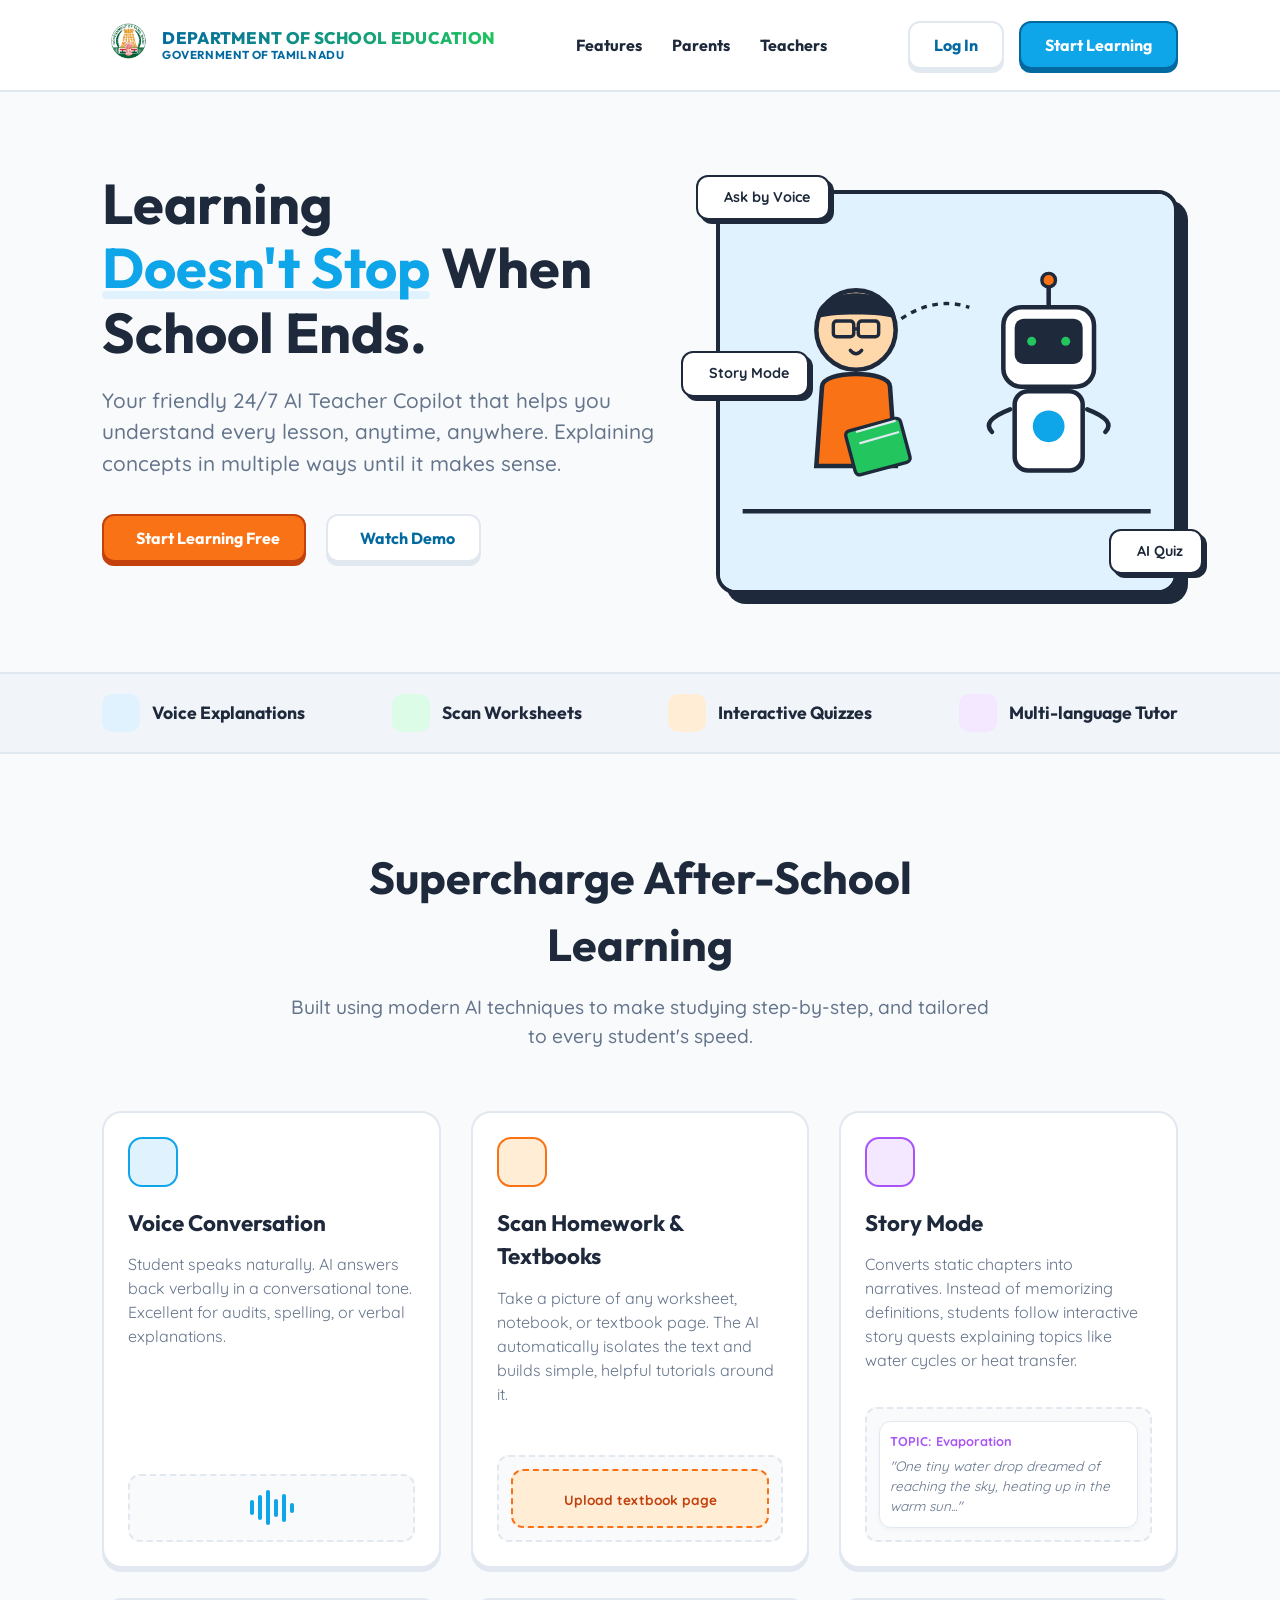
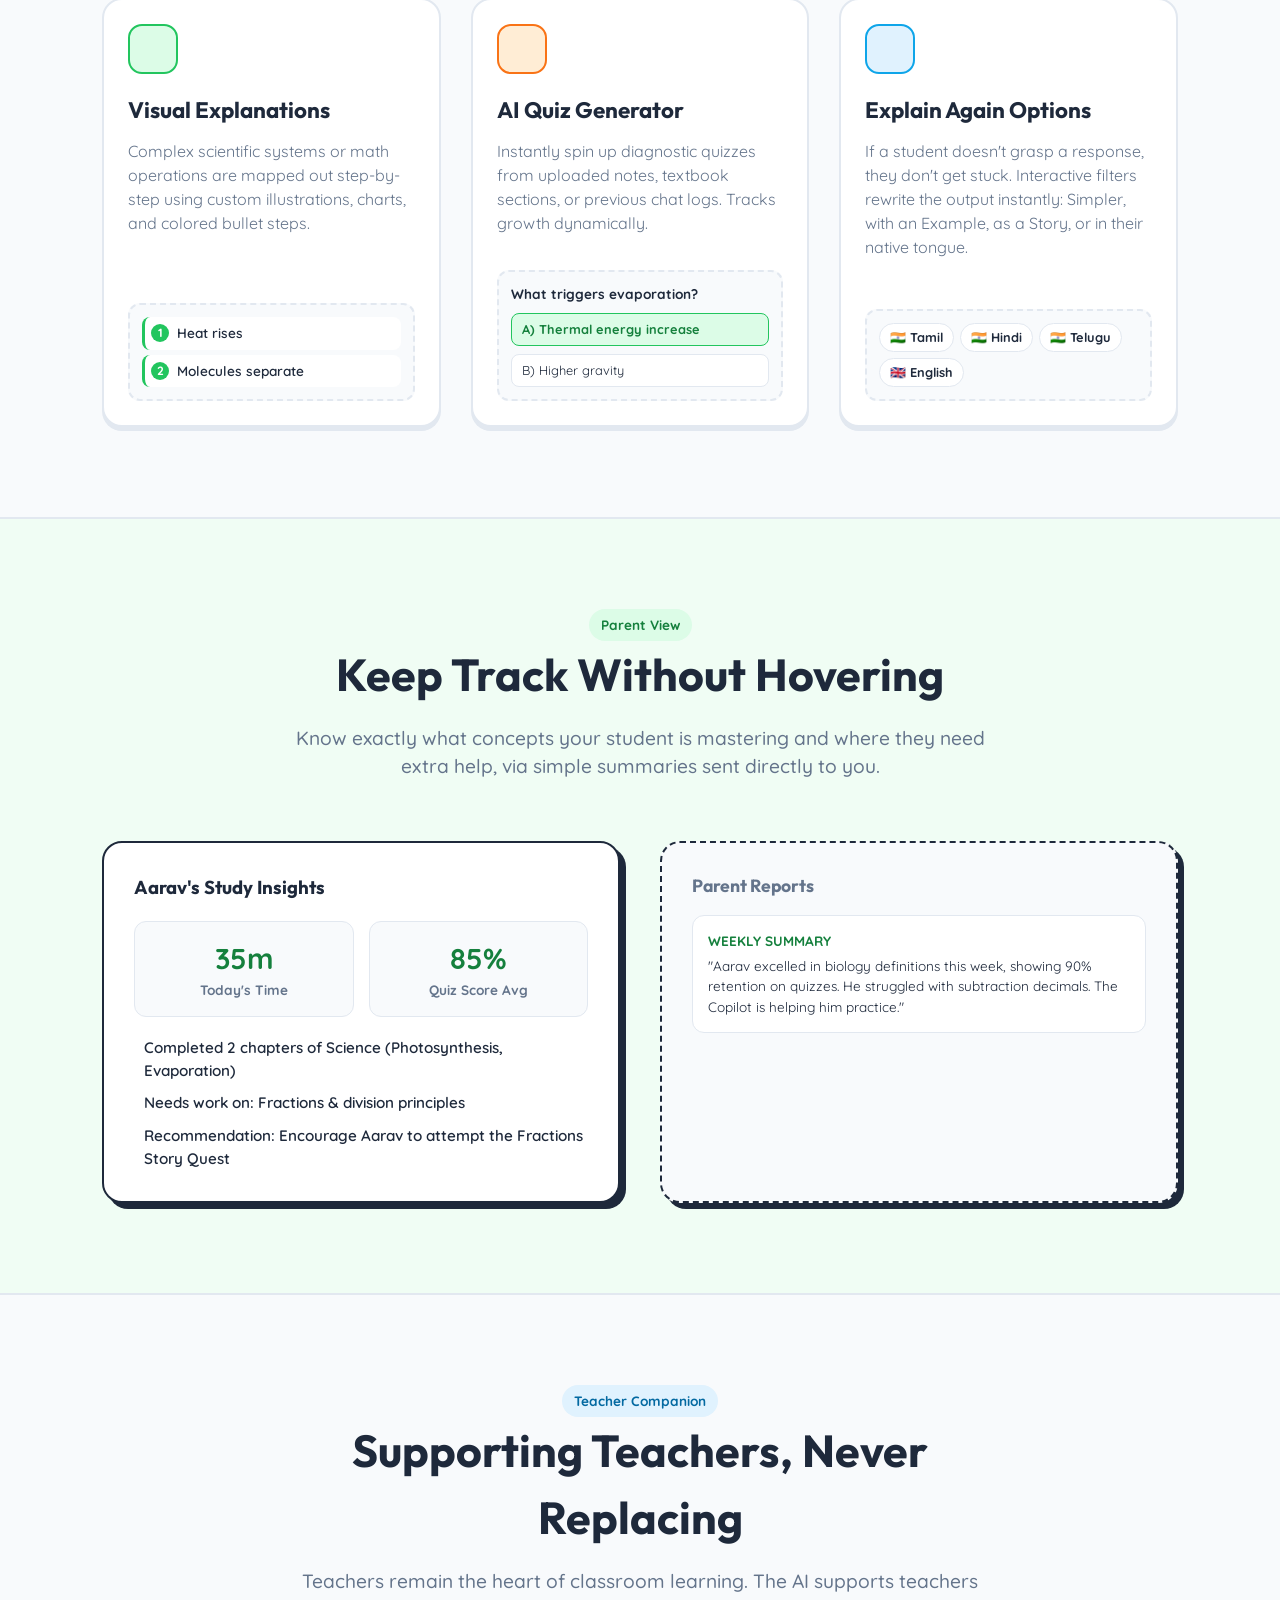
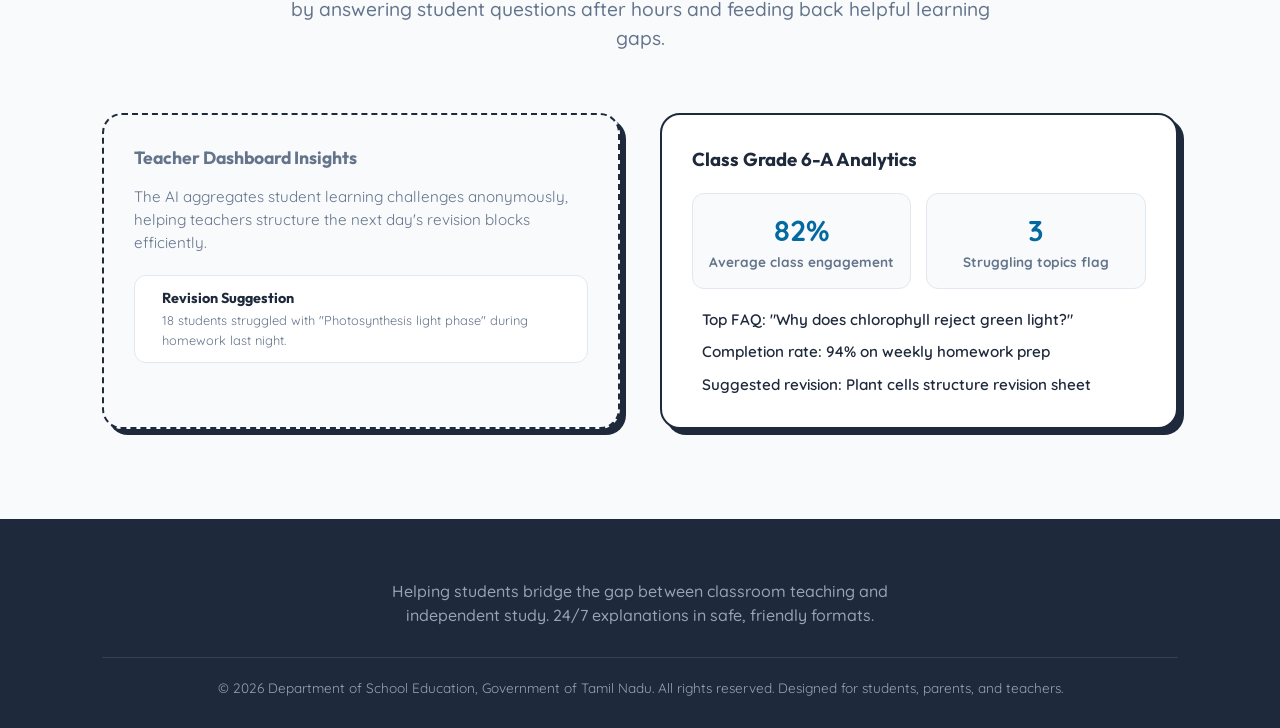
==== commit 17cfbf5a: "removed edumate branding" ====
--- a/index.html
+++ b/index.html
@@ -7,12 +7,77 @@
   <title>AI - Your 24/7 AI Teacher Copilot</title>
   <meta name="description"
     content="A student-friendly AI Teacher Copilot that explains lessons in multiple ways, helping students understand concepts after school.">
-  <link rel="stylesheet" href="styles.css">
+  <link rel="stylesheet" href="styles.css?v=6">
   <!-- Lucide Icons CDN -->
   <script src="https://unpkg.com/lucide@latest"></script>
 </head>
 
 <body>
+
+  <!-- ========================================== -->
+  <!-- 0. AUTHENTICATION / LOGIN VIEW             -->
+  <!-- ========================================== -->
+  <div id="loginView" class="app-view">
+    <div class="login-page-container">
+      <div class="card-3d login-card">
+        <div class="login-logo-header">
+          <img src="images/tamil_nadu_emblem_no_text.png" alt="Tamil Nadu Emblem" class="login-logo-img">
+          <h2>DEPARTMENT OF SCHOOL EDUCATION</h2>
+          <p class="login-subtitle">GOVERNMENT OF TAMIL NADU</p>
+        </div>
+
+        <div class="login-title-box">
+          <h3>Welcome Back</h3>
+          <p>Sign in to continue learning</p>
+        </div>
+
+        <div id="loginAlert" class="login-alert" style="display: none;"></div>
+
+        <form id="loginForm" onsubmit="handleLoginSubmit(event)">
+          <div class="form-group">
+            <label for="loginEmail">Email Address</label>
+            <div class="input-with-icon">
+              <i data-lucide="mail"></i>
+              <input type="email" id="loginEmail" placeholder="student@demo.com or teacher@demo.com" required>
+            </div>
+          </div>
+
+          <div class="form-group">
+            <label for="loginPassword">Password</label>
+            <div class="input-with-icon" style="position: relative;">
+              <i data-lucide="lock"></i>
+              <input type="password" id="loginPassword" placeholder="••••••••" required style="padding-right: 42px;">
+              <button type="button" class="toggle-password-btn" onclick="togglePasswordVisibility('loginPassword', this)" title="Show/Hide Password">
+                <i data-lucide="eye" id="togglePasswordIcon"></i>
+              </button>
+            </div>
+          </div>
+
+          <button type="submit" id="loginSubmitBtn" class="btn-3d btn-3d-sky login-submit-btn">
+            <i data-lucide="log-in" id="loginBtnIcon"></i> <span id="loginBtnText">Log In</span>
+          </button>
+        </form>
+
+        <div class="demo-login-shortcuts">
+          <span class="demo-shortcuts-label">Don't have an account?<br>Demo accounts available:</span>
+          <div class="demo-btn-group" style="margin-top: 8px;">
+            <button type="button" class="btn-demo-shortcut student" onclick="fillDemoCredentials('student@demo.com', 'student123')">
+              <i data-lucide="user"></i> Student Demo
+            </button>
+            <button type="button" class="btn-demo-shortcut teacher" onclick="fillDemoCredentials('teacher@demo.com', 'teacher123')">
+              <i data-lucide="award"></i> Teacher Demo
+            </button>
+          </div>
+        </div>
+
+        <div style="text-align: center; margin-top: 15px;">
+          <button type="button" onclick="switchToLandingView()" style="background: none; border: none; color: var(--text-muted); font-size: 0.85rem; font-weight: 600; cursor: pointer; text-decoration: underline;">
+            &larr; Back to Landing Page
+          </button>
+        </div>
+      </div>
+    </div>
+  </div>
 
   <!-- ========================================== -->
   <!-- 1. LANDING PAGE VIEW                       -->
@@ -34,8 +99,8 @@
         <li><a href="#teacher">Teachers</a></li>
       </ul>
       <div class="nav-actions">
-        <button class="btn-3d btn-3d-white" onclick="switchToStudentView('home')">Log In</button>
-        <button class="btn-3d btn-3d-sky" onclick="switchToStudentView('home')">Start Learning</button>
+        <button class="btn-3d btn-3d-white" onclick="showLoginView()">Log In</button>
+        <button class="btn-3d btn-3d-sky" onclick="showLoginView()">Start Learning</button>
       </div>
     </nav>
 
@@ -46,7 +111,7 @@
         <p>Your friendly 24/7 AI Teacher Copilot that helps you understand every lesson, anytime, anywhere. Explaining
           concepts in multiple ways until it makes sense.</p>
         <div class="hero-ctas">
-          <button class="btn-3d btn-3d-orange" onclick="switchToStudentView('home')">
+          <button class="btn-3d btn-3d-orange" onclick="showLoginView()">
             <i data-lucide="sparkles"></i> Start Learning Free
           </button>
           <button class="btn-3d btn-3d-white" onclick="playMockDemo()">
@@ -183,7 +248,7 @@
           <p>Take a picture of any worksheet, notebook, or textbook page. The AI automatically isolates the text and
             builds simple, helpful tutorials around it.</p>
           <div class="feat-demo">
-            <div class="upload-mock-zone" onclick="switchToStudentView('homework')">
+            <div class="upload-mock-zone" onclick="showLoginView()">
               <i data-lucide="upload-cloud"></i>
               <p>Upload textbook page</p>
             </div>
@@ -368,14 +433,10 @@
 
     <!-- Footer -->
     <footer class="landing-footer">
-      <div class="footer-logo">
-        <div class="logo-icon">E</div>
-        <span class="logo-text" style="color: white;">EduMate AI</span>
-      </div>
       <p>Helping students bridge the gap between classroom teaching and independent study. 24/7 explanations in safe,
         friendly formats.</p>
       <div class="footer-copy">
-        &copy; 2026 EduMate AI. All rights reserved. Designed for students, parents, and teachers.
+        &copy; 2026 Department of School Education, Government of Tamil Nadu. All rights reserved. Designed for students, parents, and teachers.
       </div>
     </footer>
 
@@ -429,19 +490,16 @@
               <i data-lucide="check-square"></i> <span>AI Quizzes</span>
             </a>
           </li>
-
+          <li class="sidebar-item" id="side-tasks">
+            <a onclick="switchTab('tasks')">
+              <i data-lucide="clipboard-list"></i> <span>My Tasks</span>
+            </a>
+          </li>
         </ul>
 
         <div class="sidebar-footer">
-          <div class="profile-widget" style="padding: 10px 8px;">
-            <div class="profile-avatar">A</div>
-            <div>
-              <p class="profile-name">Aarav</p>
-              <p style="font-size: 0.75rem; color: var(--text-muted); font-weight: 700;">Grade 6 Student</p>
-            </div>
-          </div>
-          <button class="logout-btn" onclick="switchToLandingView()">
-            <i data-lucide="log-out"></i> Go to Landing Page
+          <button class="logout-btn" onclick="logout()">
+            <i data-lucide="log-out"></i> Logout
           </button>
         </div>
       </aside>
@@ -454,14 +512,13 @@
           <div class="dh-left">
             <h2 id="header-tab-title">Home Dashboard</h2>
           </div>
-          <div class="dh-right">
-            <div class="streak-counter">
-              <i data-lucide="flame"></i>
-              <span>5 Day Streak!</span>
-            </div>
-            <div class="profile-widget">
-              <div class="profile-avatar">A</div>
-            </div>
+          <div class="dh-right" style="display: flex; align-items: center; gap: 12px;">
+            <div class="user-identity-badge" id="studentIdentityBadge">
+              <i data-lucide="user"></i> <span id="studentUserName">Demo Student</span>
+            </div>
+            <button class="btn-3d btn-3d-orange" style="font-size: 0.8rem; padding: 6px 12px;" onclick="logout()">
+              <i data-lucide="log-out"></i> Logout
+            </button>
           </div>
         </header>
 
@@ -618,9 +675,8 @@
                 <!-- Header -->
                 <div class="chat-header">
                   <div class="chat-bot-identity">
-                    <div class="bot-avatar">E</div>
                     <div class="bot-status">
-                      <h3>EduMate AI Assistant</h3>
+                      <h3>AI Assistant</h3>
                       <p>Online &amp; Ready to Explaining</p>
                     </div>
                   </div>
@@ -634,9 +690,6 @@
 
                   <!-- Initial Bot Greeting -->
                   <div class="chat-msg ai">
-                    <div class="msg-avatar">
-                      <div class="bot-avatar" style="width: 32px; height: 32px; font-size: 1rem;">E</div>
-                    </div>
                     <div class="msg-bubble">
                       <p>Hi Aarav! 👋 I'm your learning assistant. You can type homework questions, upload textbook
                         photos, or record voice memos.</p>
@@ -1221,7 +1274,294 @@
             </div>
 
           </div>
+
+          <!-- TAB: MY TASKS -->
+          <div id="tab-tasks" class="dashboard-tab">
+            <div class="card-3d" style="margin-bottom: 20px;">
+              <div style="display: flex; justify-content: space-between; align-items: center;">
+                <div>
+                  <h3 style="margin-bottom: 4px;"><i data-lucide="clipboard-list"></i> My Assigned Tasks</h3>
+                  <p style="font-size: 0.9rem; color: var(--text-muted); margin: 0;">View tasks assigned by your teacher and submit your answers.</p>
+                </div>
+                <button class="btn-3d btn-3d-sky" onclick="loadStudentTasks()"><i data-lucide="refresh-cw"></i> Refresh Tasks</button>
+              </div>
+            </div>
+
+            <div id="studentTasksList">
+              <!-- Rendered dynamically -->
+            </div>
+          </div>
+
       </main>
+
+    </div>
+  </div>
+
+  <!-- ========================================== -->
+  <!-- 3. TEACHER DASHBOARD VIEW                  -->
+  <!-- ========================================== -->
+  <div id="teacherView" class="app-view">
+    <div class="teacher-dashboard-layout">
+
+      <!-- Left Sidebar Navigation -->
+      <aside class="sidebar">
+        <div class="sidebar-logo">
+          <img src="images/tamil_nadu_emblem_no_text.png" alt="Tamil Nadu Emblem" class="logo-icon-img sidebar-logo-img">
+          <div class="logo-text-block sidebar-logo-text-block">
+            <span class="logo-title sidebar-logo-title">DEPARTMENT OF SCHOOL EDUCATION</span>
+            <span class="logo-subtitle sidebar-logo-subtitle">GOVERNMENT OF TAMIL NADU</span>
+          </div>
+        </div>
+
+        <ul class="sidebar-menu">
+          <li class="sidebar-item active" id="teacher-side-dashboard">
+            <a onclick="switchTeacherTab('dashboard')">
+              <i data-lucide="layout-dashboard"></i> <span>Dashboard</span>
+            </a>
+          </li>
+          <li class="sidebar-item" id="teacher-side-add-students">
+            <a onclick="switchTeacherTab('add-students')">
+              <i data-lucide="user-plus"></i> <span>Add Students</span>
+            </a>
+          </li>
+          <li class="sidebar-item" id="teacher-side-view-students">
+            <a onclick="switchTeacherTab('view-students')">
+              <i data-lucide="users"></i> <span>View Students</span>
+            </a>
+          </li>
+          <li class="sidebar-item" id="teacher-side-assign-tasks">
+            <a onclick="switchTeacherTab('assign-tasks')">
+              <i data-lucide="file-plus"></i> <span>Assign Tasks</span>
+            </a>
+          </li>
+          <li class="sidebar-item" id="teacher-side-review-work">
+            <a onclick="switchTeacherTab('review-work')">
+              <i data-lucide="check-circle"></i> <span>Review Work</span>
+            </a>
+          </li>
+        </ul>
+
+        <div class="sidebar-footer">
+          <button class="logout-btn" onclick="logout()">
+            <i data-lucide="log-out"></i> Logout
+          </button>
+        </div>
+      </aside>
+
+      <!-- Main Dashboard Content -->
+      <div class="main-content">
+        <header class="dashboard-header">
+          <div class="dh-left">
+            <h2 id="teacher-header-title">Teacher Dashboard</h2>
+          </div>
+          <div class="dh-right" style="display: flex; align-items: center; gap: 12px;">
+            <div class="user-identity-badge">
+              <i data-lucide="award"></i> <span id="teacherUserName">Demo Teacher</span> (Teacher)
+            </div>
+            <button class="btn-3d btn-3d-orange" style="font-size: 0.8rem; padding: 6px 12px;" onclick="logout()">
+              <i data-lucide="log-out"></i> Logout
+            </button>
+          </div>
+        </header>
+
+        <main class="tab-content">
+          <!-- TAB 1: TEACHER DASHBOARD -->
+          <div id="teacher-tab-dashboard" class="dashboard-tab active">
+            <div class="stat-row" style="display: grid; grid-template-columns: repeat(auto-fit, minmax(200px, 1fr)); gap: 20px;">
+              <div class="card-3d stat-card">
+                <i data-lucide="users" style="font-size: 2rem; color: var(--color-sky);"></i>
+                <h4 style="margin-top: 8px;">Total Students</h4>
+                <p style="font-size: 1.8rem; font-weight: 800; color: var(--color-sky-dark);" id="statTotalStudents">0</p>
+              </div>
+              <div class="card-3d stat-card">
+                <i data-lucide="clipboard-list" style="font-size: 2rem; color: var(--color-green);"></i>
+                <h4 style="margin-top: 8px;">Assigned Tasks</h4>
+                <p style="font-size: 1.8rem; font-weight: 800; color: var(--color-green-dark);" id="statTotalTasks">0</p>
+              </div>
+              <div class="card-3d stat-card">
+                <i data-lucide="check-circle" style="font-size: 2rem; color: var(--color-orange);"></i>
+                <h4 style="margin-top: 8px;">Submissions Review</h4>
+                <p style="font-size: 1.8rem; font-weight: 800; color: var(--color-orange-dark);" id="statPendingReviews">0</p>
+              </div>
+            </div>
+
+            <div class="two-col" style="margin-top: 25px;">
+              <div class="card-3d">
+                <h3><i data-lucide="zap"></i> Quick Teacher Actions</h3>
+                <div style="display: flex; flex-direction: column; gap: 12px; margin-top: 15px;">
+                  <button class="btn-3d btn-3d-sky" onclick="switchTeacherTab('add-students')">
+                    <i data-lucide="user-plus"></i> Add New Student Account
+                  </button>
+                  <button class="btn-3d btn-3d-green" onclick="switchTeacherTab('assign-tasks')">
+                    <i data-lucide="file-plus"></i> Create &amp; Assign Task to Student
+                  </button>
+                  <button class="btn-3d btn-3d-orange" onclick="switchTeacherTab('review-work')">
+                    <i data-lucide="check-circle"></i> Review Student Submissions
+                  </button>
+                </div>
+              </div>
+
+              <div class="card-3d">
+                <h3><i data-lucide="info"></i> Class Overview</h3>
+                <p style="font-size: 0.9rem; color: var(--text-muted); line-height: 1.5; margin-top: 10px;">
+                  Welcome! Manage student accounts, assign homework exercises, and review student progress in real-time.
+                </p>
+              </div>
+            </div>
+          </div>
+
+          <!-- TAB 2: ADD STUDENTS -->
+          <div id="teacher-tab-add-students" class="dashboard-tab">
+            <div class="card-3d" style="max-width: 600px; margin: 0 auto;">
+              <h3><i data-lucide="user-plus"></i> Add New Student</h3>
+              <p style="font-size: 0.9rem; color: var(--text-muted); margin-bottom: 20px;">
+                Create a student account. Students can log in using these credentials to complete assignments.
+              </p>
+
+              <div id="addStudentAlert" class="login-alert" style="display: none;"></div>
+
+              <form id="addStudentForm" onsubmit="handleCreateStudent(event)">
+                <div class="form-group">
+                  <label for="newStudentName">Student Full Name</label>
+                  <div class="input-with-icon">
+                    <i data-lucide="user"></i>
+                    <input type="text" id="newStudentName" placeholder="e.g. Aarav Kumar" required>
+                  </div>
+                </div>
+
+                <div class="form-group">
+                  <label for="newStudentEmail">Student Email</label>
+                  <div class="input-with-icon">
+                    <i data-lucide="mail"></i>
+                    <input type="email" id="newStudentEmail" placeholder="e.g. aarav@school.com" required>
+                  </div>
+                </div>
+
+                <div class="form-group">
+                  <label for="newStudentPassword">Password</label>
+                  <div class="input-with-icon">
+                    <i data-lucide="lock"></i>
+                    <input type="password" id="newStudentPassword" placeholder="••••••••" required>
+                  </div>
+                </div>
+
+                <button type="submit" class="btn-3d btn-3d-green" style="width: 100%; padding: 12px;">
+                  <i data-lucide="user-plus"></i> Create Student Account
+                </button>
+              </form>
+            </div>
+          </div>
+
+          <!-- TAB 3: VIEW STUDENTS -->
+          <div id="teacher-tab-view-students" class="dashboard-tab">
+            <div class="card-3d">
+              <div style="display: flex; justify-content: space-between; align-items: center;">
+                <div>
+                  <h3 style="margin-bottom: 4px;"><i data-lucide="users"></i> Registered Students</h3>
+                  <p style="font-size: 0.9rem; color: var(--text-muted); margin: 0;">Students enrolled under your supervision.</p>
+                </div>
+                <button class="btn-3d btn-3d-sky" onclick="loadTeacherStudents()"><i data-lucide="refresh-cw"></i> Refresh List</button>
+              </div>
+
+              <div style="overflow-x: auto; margin-top: 15px;">
+                <table class="table-3d">
+                  <thead>
+                    <tr>
+                      <th>ID</th>
+                      <th>Student Name</th>
+                      <th>Email</th>
+                      <th>Assigned Tasks</th>
+                      <th>Completed</th>
+                      <th>Role</th>
+                    </tr>
+                  </thead>
+                  <tbody id="teacherStudentsTableBody">
+                    <!-- Populated dynamically -->
+                  </tbody>
+                </table>
+              </div>
+            </div>
+          </div>
+
+          <!-- TAB 4: ASSIGN TASKS -->
+          <div id="teacher-tab-assign-tasks" class="dashboard-tab">
+            <div class="card-3d" style="max-width: 650px; margin: 0 auto;">
+              <h3><i data-lucide="file-plus"></i> Assign Task to Student</h3>
+              <p style="font-size: 0.9rem; color: var(--text-muted); margin-bottom: 20px;">
+                Assign a homework exercise or math problem to a student.
+              </p>
+
+              <div id="assignTaskAlert" class="login-alert" style="display: none;"></div>
+
+              <form id="assignTaskForm" onsubmit="handleAssignTask(event)">
+                <div class="form-group">
+                  <label for="taskStudentSelect">Select Student</label>
+                  <div class="input-with-icon">
+                    <i data-lucide="user"></i>
+                    <select id="taskStudentSelect" required>
+                      <!-- Options loaded dynamically -->
+                    </select>
+                  </div>
+                </div>
+
+                <div class="form-group">
+                  <label for="taskSubjectInput">Subject</label>
+                  <div class="input-with-icon">
+                    <i data-lucide="book"></i>
+                    <input type="text" id="taskSubjectInput" placeholder="e.g. Science / Mathematics" required>
+                  </div>
+                </div>
+
+                <div class="form-group">
+                  <label for="taskTitleInput">Task Title</label>
+                  <div class="input-with-icon">
+                    <i data-lucide="edit-3"></i>
+                    <input type="text" id="taskTitleInput" placeholder="e.g. Solve Algebra Chapter 4 Exercises" required>
+                  </div>
+                </div>
+
+                <div class="form-group">
+                  <label for="taskDescriptionInput">Description &amp; Instructions</label>
+                  <div class="input-with-icon">
+                    <i data-lucide="align-left"></i>
+                    <textarea id="taskDescriptionInput" rows="4" placeholder="Enter clear instructions for the student..." required></textarea>
+                  </div>
+                </div>
+
+                <div class="form-group">
+                  <label for="taskDueDateInput">Due Date (Optional)</label>
+                  <div class="input-with-icon">
+                    <i data-lucide="calendar"></i>
+                    <input type="date" id="taskDueDateInput">
+                  </div>
+                </div>
+
+                <button type="submit" class="btn-3d btn-3d-sky" style="width: 100%; padding: 12px;">
+                  <i data-lucide="send"></i> Assign Task to Student
+                </button>
+              </form>
+            </div>
+          </div>
+
+          <!-- TAB 5: REVIEW WORK -->
+          <div id="teacher-tab-review-work" class="dashboard-tab">
+            <div class="card-3d">
+              <div style="display: flex; justify-content: space-between; align-items: center; margin-bottom: 15px;">
+                <div>
+                  <h3 style="margin-bottom: 4px;"><i data-lucide="check-circle"></i> Review Student Submissions</h3>
+                  <p style="font-size: 0.9rem; color: var(--text-muted); margin: 0;">Evaluate homework submitted by students.</p>
+                </div>
+                <button class="btn-3d btn-3d-sky" onclick="loadTeacherReviews()"><i data-lucide="refresh-cw"></i> Refresh Submissions</button>
+              </div>
+
+              <div id="teacherReviewsList">
+                <!-- Submissions rendered dynamically -->
+              </div>
+            </div>
+          </div>
+
+        </main>
+      </div>
 
     </div>
   </div>
@@ -1246,7 +1586,7 @@
     </div>
   </div>
 
-  <script src="app.js?v=3"></script>
+  <script src="app.js?v=6"></script>
 </body>
 
 </html>
--- a/styles.css
+++ b/styles.css
@@ -2381,3 +2381,357 @@
     padding: 15px;
   }
 }
+
+#loginView.app-view.active {
+  display: flex !important;
+  justify-content: center !important;
+  align-items: center !important;
+  min-height: 100vh;
+  width: 100%;
+  background-color: var(--bg-primary);
+  box-sizing: border-box;
+}
+
+.login-page-container {
+  width: 100%;
+  display: flex;
+  justify-content: center;
+  align-items: center;
+  padding: 20px;
+  box-sizing: border-box;
+}
+
+.login-card {
+  width: 100%;
+  max-width: 440px;
+  padding: 35px 30px;
+  background-color: var(--bg-white);
+  border: 2px solid var(--border-thick);
+  border-radius: var(--radius-lg);
+  box-shadow: 0 10px 0 var(--border-thick);
+  box-sizing: border-box;
+}
+
+.login-card input[type="email"],
+.login-card input[type="password"],
+.login-card button {
+  box-sizing: border-box;
+  -webkit-appearance: none;
+  -moz-appearance: none;
+  appearance: none;
+}
+
+.login-logo-header {
+  text-align: center;
+  margin-bottom: 25px;
+}
+
+.login-logo-img {
+  width: 60px;
+  height: 60px;
+  max-width: 60px;
+  max-height: 60px;
+  object-fit: contain;
+  margin: 0 auto 10px auto;
+  display: block;
+}
+
+.login-logo-header h2 {
+  font-size: 0.95rem;
+  font-weight: 800;
+  color: var(--text-main);
+  margin-bottom: 2px;
+  letter-spacing: 0.5px;
+}
+
+.login-subtitle {
+  font-size: 0.75rem;
+  color: var(--text-muted);
+  font-weight: 600;
+  margin: 0;
+}
+
+.login-title-box {
+  text-align: center;
+  margin-bottom: 25px;
+  padding-bottom: 15px;
+  border-bottom: 2px dashed var(--border-light);
+}
+
+.login-title-box h3 {
+  font-size: 1.5rem;
+  color: var(--color-sky-dark);
+  margin-bottom: 6px;
+}
+
+.login-title-box p {
+  font-size: 0.88rem;
+  color: var(--text-muted);
+  margin: 0;
+}
+
+.form-group {
+  margin-bottom: 18px;
+}
+
+.form-group label {
+  display: block;
+  font-size: 0.88rem;
+  font-weight: 700;
+  color: var(--text-main);
+  margin-bottom: 6px;
+}
+
+.input-with-icon {
+  position: relative;
+  display: flex;
+  align-items: center;
+}
+
+.input-with-icon i {
+  position: absolute;
+  left: 14px;
+  color: var(--text-muted);
+  font-size: 1.1rem;
+}
+
+.input-with-icon input,
+.input-with-icon select,
+.input-with-icon textarea {
+  width: 100%;
+  padding: 12px 14px 12px 42px;
+  font-size: 0.95rem;
+  font-family: inherit;
+  border: 2px solid var(--border-thick);
+  border-radius: var(--radius-md);
+  background-color: var(--bg-white);
+  outline: none;
+  transition: border-color 0.2s;
+}
+
+.input-with-icon input:focus,
+.input-with-icon select:focus,
+.input-with-icon textarea:focus {
+  border-color: var(--color-sky);
+}
+
+.login-submit-btn {
+  width: 100%;
+  padding: 14px;
+  font-size: 1.05rem;
+  margin-top: 10px;
+  display: flex;
+  justify-content: center;
+  align-items: center;
+  gap: 10px;
+}
+
+.login-alert {
+  padding: 12px 16px;
+  border-radius: var(--radius-md);
+  margin-bottom: 20px;
+  font-size: 0.9rem;
+  font-weight: 600;
+}
+
+.login-alert.alert-danger {
+  background-color: #FEE2E2;
+  color: #991B1B;
+  border: 1px solid #FCA5A5;
+}
+
+.login-alert.alert-success {
+  background-color: #DCFCE7;
+  color: #166534;
+  border: 1px solid #86EFAC;
+}
+
+.demo-login-shortcuts {
+  margin-top: 25px;
+  padding-top: 20px;
+  border-top: 2px dashed var(--border-light);
+  text-align: center;
+}
+
+.demo-shortcuts-label {
+  font-size: 0.8rem;
+  font-weight: 700;
+  color: var(--text-muted);
+  text-transform: uppercase;
+  letter-spacing: 0.5px;
+  display: block;
+  margin-bottom: 12px;
+}
+
+.demo-btn-group {
+  display: flex;
+  gap: 10px;
+}
+
+.btn-demo-shortcut {
+  flex: 1;
+  padding: 10px;
+  font-size: 0.82rem;
+  font-weight: 700;
+  border-radius: var(--radius-sm);
+  border: 2px solid var(--border-thick);
+  cursor: pointer;
+  display: flex;
+  align-items: center;
+  justify-content: center;
+  gap: 6px;
+  transition: transform 0.15s, box-shadow 0.15s;
+}
+
+.btn-demo-shortcut.student {
+  background-color: var(--color-sky-light);
+  color: var(--color-sky-dark);
+  border-color: var(--color-sky);
+}
+
+.btn-demo-shortcut.teacher {
+  background-color: var(--color-green-light);
+  color: var(--color-green-dark);
+  border-color: var(--color-green);
+}
+
+.btn-demo-shortcut:hover {
+  transform: translateY(-2px);
+  box-shadow: 0 4px 0 rgba(0, 0, 0, 0.1);
+}
+
+/* ========================================== */
+/* TEACHER DASHBOARD & TABLE STYLES           */
+/* ========================================== */
+.teacher-dashboard-layout {
+  display: flex;
+  min-height: 100vh;
+  background-color: var(--bg-primary);
+}
+
+.table-3d {
+  width: 100%;
+  border-collapse: separate;
+  border-spacing: 0;
+  margin-top: 15px;
+
+}
+
+.table-3d th {
+  background-color: var(--bg-primary);
+  color: var(--text-muted);
+  font-size: 0.85rem;
+  font-weight: 700;
+  text-transform: uppercase;
+  padding: 12px 16px;
+  text-align: left;
+  border-bottom: 2px solid var(--border-thick);
+}
+
+.table-3d td {
+  padding: 14px 16px;
+  font-size: 0.92rem;
+  background-color: var(--bg-white);
+  border-bottom: 1px solid var(--border-light);
+  vertical-align: middle;
+}
+
+.table-3d tr:last-child td {
+  border-bottom: none;
+}
+
+.badge-status {
+  display: inline-block;
+  padding: 4px 10px;
+  font-size: 0.78rem;
+  font-weight: 700;
+  border-radius: 12px;
+  text-transform: uppercase;
+}
+
+.badge-status.assigned {
+  background-color: var(--color-sky-light);
+  color: var(--color-sky-dark);
+}
+
+.badge-status.submitted {
+  background-color: var(--color-orange-light);
+  color: var(--color-orange-dark);
+}
+
+.badge-status.reviewed {
+  background-color: var(--color-green-light);
+  color: var(--color-green-dark);
+}
+
+.task-card-item {
+  background-color: var(--bg-white);
+  border: 2px solid var(--border-thick);
+  border-radius: var(--radius-md);
+  padding: 20px;
+  margin-bottom: 15px;
+  box-shadow: 0 4px 0 var(--border-thick);
+}
+
+.task-card-header {
+  display: flex;
+  justify-content: space-between;
+  align-items: center;
+  margin-bottom: 10px;
+}
+
+.task-card-title {
+  font-size: 1.1rem;
+  font-weight: 800;
+  color: var(--text-main);
+  margin: 0;
+}
+
+.task-card-desc {
+  font-size: 0.9rem;
+  color: var(--text-muted);
+  margin-bottom: 15px;
+  line-height: 1.5;
+}
+
+.user-identity-badge {
+  display: flex;
+  align-items: center;
+  gap: 8px;
+  padding: 6px 12px;
+  background-color: var(--color-sky-light);
+  border: 1px solid var(--color-sky);
+  border-radius: var(--radius-sm);
+  font-size: 0.85rem;
+  font-weight: 700;
+  color: var(--color-sky-dark);
+}
+
+.toggle-password-btn {
+  position: absolute;
+  right: 12px;
+  top: 50%;
+  transform: translateY(-50%);
+  background: none;
+  border: none;
+  color: var(--text-muted);
+  cursor: pointer;
+  padding: 4px;
+  display: flex;
+  align-items: center;
+  justify-content: center;
+}
+
+.toggle-password-btn:hover {
+  color: var(--text-main);
+}
+
+.login-submit-btn:disabled,
+.btn-demo-shortcut:disabled {
+  opacity: 0.65;
+  cursor: not-allowed;
+  transform: none !important;
+  box-shadow: none !important;
+}
+
+
